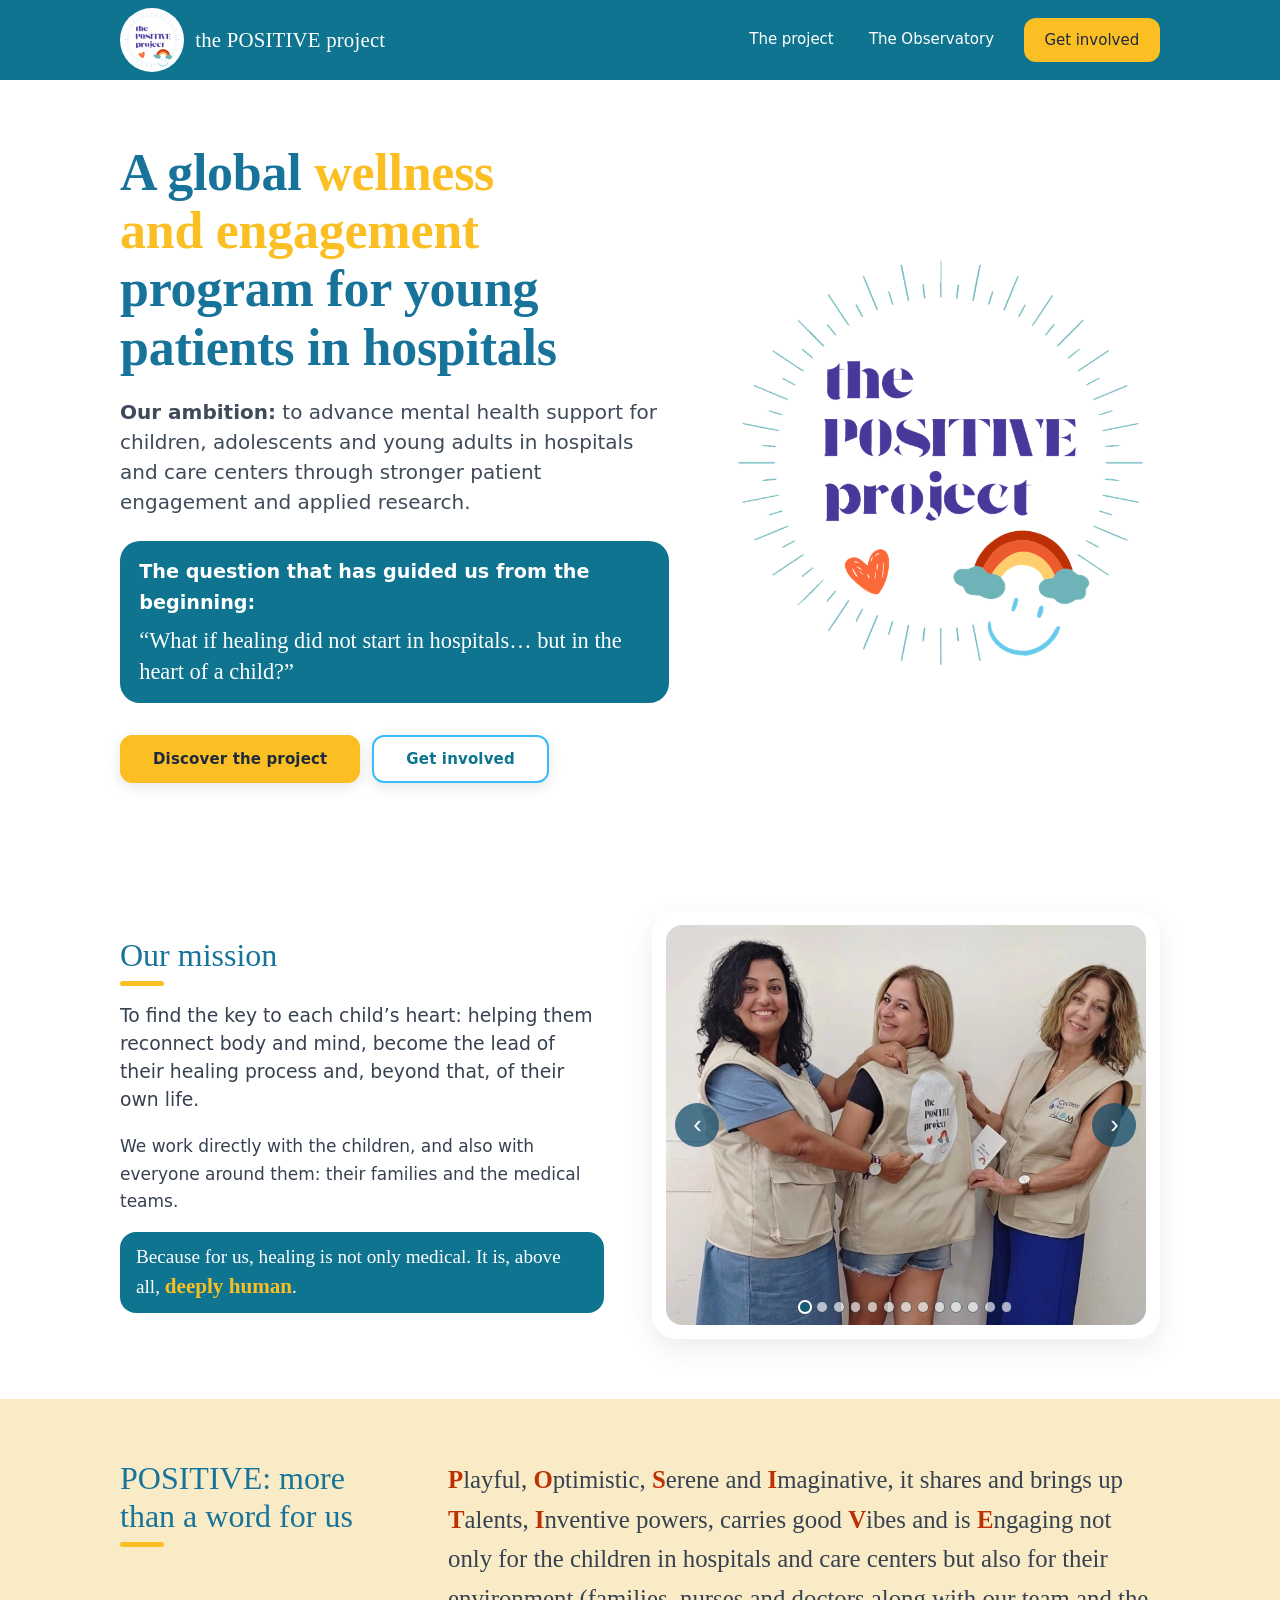
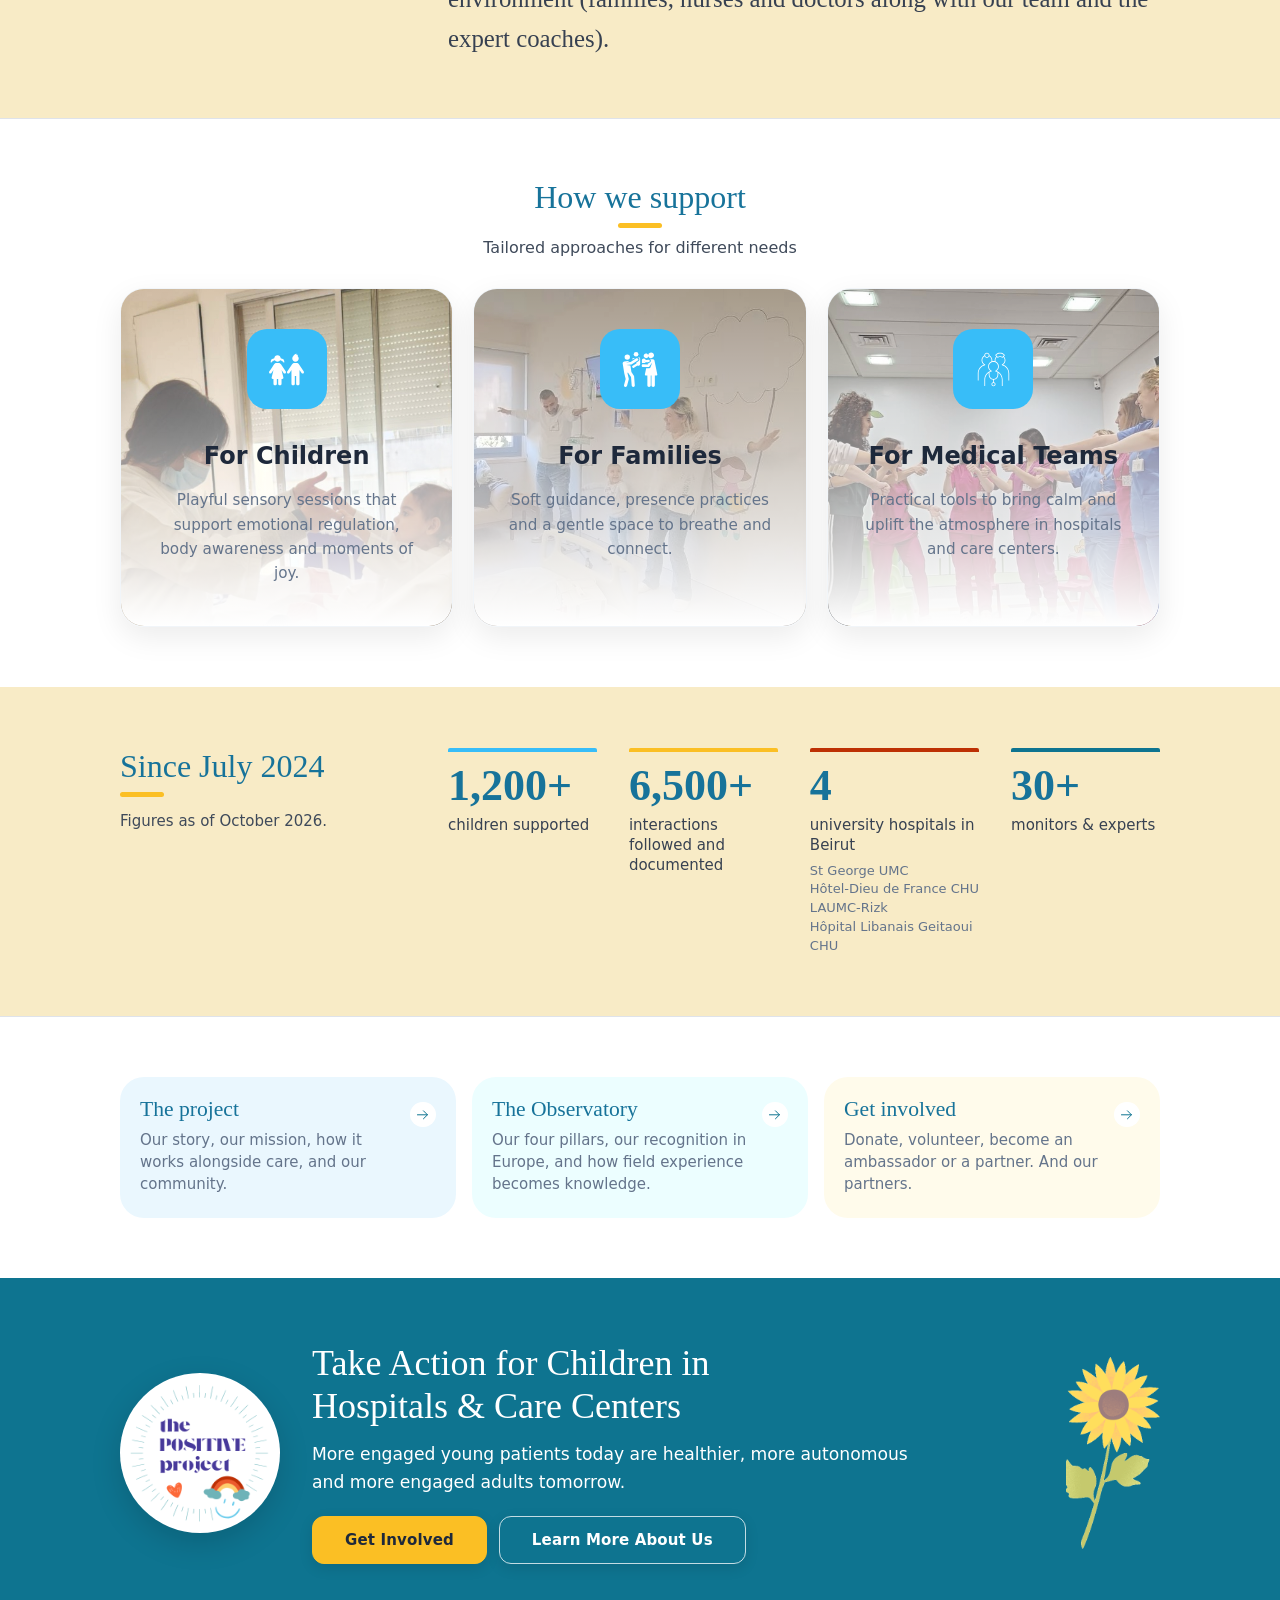
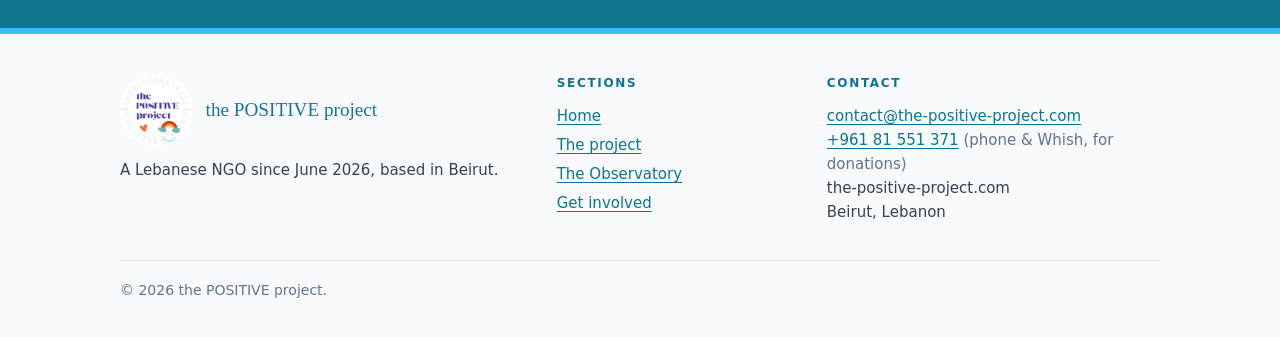
==== index.html @ 6005aba2 "Site public du POSITIVE project (maquette v14 validée, version nettoyée du 16/11/2026) Co-Authored-B" ====
<!doctype html>
<html lang="en">
<head>
<meta charset="utf-8">
<meta name="viewport" content="width=device-width, initial-scale=1">
<title>the POSITIVE project</title>
<meta name="description" content="A global pediatric mental health and patient engagement approach for hospitalized children, adolescents and young adults.">
<link rel="icon" type="image/png" href="assets/logo-tpp.png">
<link rel="stylesheet" href="site.css">
</head>
<body>
<a class="skip" href="#main">Skip to content</a>
<header class="masthead">
  <div class="wrap">
    <a class="brand" href="index.html" aria-current="page"><img src="assets/logo-tpp-720.png" alt="" width="64" height="64"><span>the POSITIVE project</span></a>
    <nav class="rubrics" aria-label="Main">
      <ul>
        <li><a href="the-project.html"><span>The</span> <span>project</span></a></li>
        <li><a href="the-observatory.html"><span>The</span> <span>Observatory</span></a></li>
        <li><a class="rubrics__cta" href="get-involved.html"><span>Get</span> <span>involved</span></a></li>
      </ul>
    </nav>
  </div>
</header>
<main id="main">
<section class="hero">
  <div class="wrap">
    <div class="hero__mark">
      <div class="logo-live" role="img" aria-label="the POSITIVE project">
        <img class="logo-live__rays" src="assets/logo/rays.png" alt="" width="720" height="720">
        <img class="logo-live__rainbow" src="assets/logo/rainbow.png" alt="" width="720" height="720">
        <img class="logo-live__smile" src="assets/logo/smile.png" alt="" width="720" height="720">
        <img class="logo-live__heart" src="assets/logo/heart.png" alt="" width="720" height="720">
        <img class="logo-live__text" src="assets/logo/text.png" alt="" width="720" height="720">
      </div>
    </div>
    <div>
      <div>
        <h1>A global <em class="gold">wellness and engagement</em> program for young patients in hospitals</h1>
        <p class="lede"><strong>Our ambition:</strong> to advance mental health support for children, adolescents and young adults in hospitals and care centers through stronger patient engagement and applied research.</p>
      </div>
      <div class="hero__story">
        <p class="hero__lead">The question that has guided us from the beginning:</p>
        <p class="hero__question">“What if healing did not start in hospitals… but in the heart of a child?”</p>
      </div>
      <div class="btns">
        <a class="btn btn--light" href="the-project.html">Discover the project</a>
        <a class="btn btn--line" href="get-involved.html">Get involved</a>
      </div>
    </div>
  </div>
</section>

<section class="sec sec--first" aria-labelledby="h-mission">
  <div class="wrap split">
    <div>
      <h2 id="h-mission">Our mission</h2>
      <div class="prose">
        <p class="lead">To find the key to each child’s heart: helping them reconnect body and mind, become the lead of their healing process and, beyond that, of their own life.</p>
        <p>We work directly with the children, and also with everyone around them: their families and the medical teams.</p>
        <p class="human">Because for us, healing is not only medical. It is, above all, <em class="yellow-home">deeply human</em>.</p>
      </div>
    </div>
    <div class="carousel" data-carousel role="region" aria-roledescription="carousel" aria-label="Photos of sessions in partner hospitals">
      <ul class="carousel__track">
        <li class="carousel__slide"><img src="assets/photos/session-01.webp" alt="Three members of the team in a hospital corridor" loading="eager"></li>
        <li class="carousel__slide"><img src="assets/photos/session-02.webp" alt="A facilitator drawing with a young child at the bedside" loading="lazy"></li>
        <li class="carousel__slide"><img src="assets/photos/session-03.webp" alt="A music session with a drum at a small table" loading="lazy"></li>
        <li class="carousel__slide"><img src="assets/photos/session-04.webp" alt="A storytelling session in a playroom" loading="lazy"></li>
        <li class="carousel__slide"><img src="assets/photos/session-05.webp" alt="A facilitator showing a puppet to a child at the bedside" loading="lazy"></li>
        <li class="carousel__slide"><img src="assets/photos/session-06.webp" alt="A child reaching up to a facilitator from the bed" loading="lazy"></li>
        <li class="carousel__slide"><img src="assets/photos/session-07.webp" alt="A child playing with wooden toys at the bedside" loading="lazy"></li>
        <li class="carousel__slide"><img src="assets/photos/session-08.webp" alt="Clown Doctors visiting a child with the care team" loading="lazy"></li>
        <li class="carousel__slide"><img src="assets/photos/session-09.webp" alt="A movement session in a hospital room" loading="lazy"></li>
        <li class="carousel__slide"><img src="assets/photos/session-10.webp" alt="A child and a facilitator playing in a corridor" loading="lazy"></li>
        <li class="carousel__slide"><img src="assets/photos/session-11.webp" alt="A bedside session with a young child" loading="lazy"></li>
        <li class="carousel__slide"><img src="assets/photos/session-12.webp" alt="A drawing session at a bedside table" loading="lazy"></li>
        <li class="carousel__slide"><img src="assets/photos/session-13.webp" alt="Nurses and a facilitator holding drawings" loading="lazy"></li>
      </ul>
    </div>
  </div>
</section>

<section class="sec sec--sky" aria-labelledby="h-acro">
  <div class="wrap sec__grid">
    <h2 id="h-acro">POSITIVE: more than a word for us</h2>
    <div>
      <p class="vh">The POSITIVE project: Playful, Optimistic, Serene and Imaginative, it shares and brings up Talents, Inventive powers, carries good Vibes and is Engaging not only for the children in hospitals and care centers but also for their environment (families, nurses and doctors along with our team and the expert coaches).</p>
      <p class="acro" aria-hidden="true"><b><span class="i">P</span>layful</b>, <b><span class="i">O</span>ptimistic</b>, <b><span class="i">S</span>erene</b> and <b><span class="i">I</span>maginative</b>, it shares and brings up <b><span class="i">T</span>alents</b>, <b><span class="i">I</span>nventive</b> powers, carries good <b><span class="i">V</span>ibes</b> and is <b><span class="i">E</span>ngaging</b> not only for the children in hospitals and care centers but also for their environment (families, nurses and doctors along with our team and the expert coaches).</p>
    </div>
  </div>
</section>

<section class="sec" aria-labelledby="h-support">
  <div class="wrap">
    <div class="sec__head sec__head--center">
      <h2 id="h-support">How we support</h2>
      <p class="aside">Tailored approaches for different needs</p>
    </div>
    <ul class="support">
      <li class="support__card">
        <img class="support__photo" src="assets/photos/card-children.webp" alt="" width="1024" height="1134" loading="lazy" style="object-position:50% 62%">
        <span class="support__icon"><img src="assets/icons/children.svg" alt="" width="40" height="40"></span>
        <h3>For Children</h3><p>Playful sensory sessions that support emotional regulation, body awareness and moments of joy.</p>
      </li>
      <li class="support__card">
        <img class="support__photo" src="assets/photos/card-families.webp" alt="" width="531" height="599" loading="lazy" style="object-position:50% 45%">
        <span class="support__icon"><img src="assets/icons/family.svg" alt="" width="40" height="40"></span>
        <h3>For Families</h3><p>Soft guidance, presence practices and a gentle space to breathe and connect.</p>
      </li>
      <li class="support__card">
        <img class="support__photo" src="assets/photos/card-medical-teams.webp" alt="" width="1200" height="540" loading="lazy">
        <span class="support__icon"><img src="assets/icons/medical-staff.svg" alt="" width="40" height="40"></span>
        <h3>For Medical Teams</h3><p>Practical tools to bring calm and uplift the atmosphere in hospitals and care centers.</p>
      </li>
    </ul>
  </div>
</section>

<section class="sec sec--sun" aria-labelledby="h-fig">
  <div class="wrap sec__grid">
    <div>
      <h2 id="h-fig">Since July 2024</h2>
      <p class="aside">Figures as of October 2026.</p>
    </div>
    <dl class="figures">
      <div><dt>1,200+</dt><dd>children supported</dd></div>
      <div><dt>6,500+</dt><dd>interactions followed and documented</dd></div>
      <div><dt>4</dt><dd>university hospitals in Beirut<small class="names">St George UMC<br><span class="nobr">Hôtel-Dieu de France CHU</span><br>LAUMC-Rizk<br>Hôpital Libanais Geitaoui CHU</small></dd></div>
      <div><dt>30+</dt><dd>monitors &amp; experts</dd></div>
    </dl>
  </div>
</section>

<section class="sec" aria-labelledby="h-doors">
  <div class="wrap">
    <h2 id="h-doors" class="vh">The sections of this site</h2>
    <ul class="doors doors--3 doors--v5">
      <li><a href="the-project.html"><strong>The project</strong><span>Our story, our mission, how it works alongside care, and our community.</span><svg viewBox="0 0 24 24" aria-hidden="true" focusable="false"><path d="M4 12h15M13 6l6 6-6 6"/></svg></a></li>
      <li><a href="the-observatory.html"><strong>The Observatory</strong><span>Our four pillars, our recognition in Europe, and how field experience becomes knowledge.</span><svg viewBox="0 0 24 24" aria-hidden="true" focusable="false"><path d="M4 12h15M13 6l6 6-6 6"/></svg></a></li>
      <li><a href="get-involved.html"><strong>Get involved</strong><span>Donate, volunteer, become an ambassador or a partner. And our partners.</span><svg viewBox="0 0 24 24" aria-hidden="true" focusable="false"><path d="M4 12h15M13 6l6 6-6 6"/></svg></a></li>
    </ul>
  </div>
</section>

<section class="cta" aria-labelledby="h-cta">
  <div class="wrap">
    <span class="cta__logo"><img src="assets/logo-tpp-720.png" alt="the POSITIVE project" width="720" height="720"></span>
    <img class="cta__sunflower" src="assets/sunflower.png" alt="" width="252" height="516">
    <div>
      <h2 id="h-cta">Take Action for Children in Hospitals &amp; Care Centers</h2>
      <p>More engaged young patients today are healthier, more autonomous and more engaged adults tomorrow.</p>
    </div>
    <div class="btns">
      <a class="btn btn--light" href="get-involved.html">Get Involved</a>
      <a class="btn btn--ghost" href="the-project.html">Learn More About Us</a>
    </div>
  </div>
</section>
</main>
<footer class="foot">
  <div class="wrap">
    <div>
      <p class="brandline"><img src="assets/logo-tpp-720.png" alt="the POSITIVE project logo" width="72" height="72">the POSITIVE project</p>
      <p>A Lebanese NGO since June 2026, based in Beirut.</p>
    </div>
    <nav aria-label="Footer">
      <h2>Sections</h2>
      <ul>
        <li><a href="index.html">Home</a></li>
        <li><a href="the-project.html">The project</a></li>
        <li><a href="the-observatory.html">The Observatory</a></li>
        <li><a href="get-involved.html">Get involved</a></li>
      </ul>
    </nav>
    <div>
      <h2>Contact</h2>
      <p><a href="mailto:contact@the-positive-project.com">contact@the-positive-project.com</a><br><a href="tel:+96181551371">+961 81 551 371</a> <span class="muted">(phone &amp; Whish, for donations)</span><br>the-positive-project.com<br>Beirut, Lebanon</p>
    </div>
    <p class="legal">© 2026 the POSITIVE project.</p>
  </div>
</footer>
<script src="carousel.js"></script>
</body>
</html>
---- site.css ----
/* the POSITIVE project — site mockup v7, 21 Oct 2026 (v2 base, then the v3, v4, v5, v6 and v7 layers at the end of this file)
   White paper, the logo as the only colourful element. One ink for headings
   (the violet of the wordmark), one accent (the teal of the logo's rays), hairlines.
   System fonts only. No dark theme: the site is white, as asked. */

:root {
  --violet: #3B2986;
  --violet-soft: #EFEDF7;
  --teal: #5DB4AE;
  --teal-deep: #1A625D;

  --surface: #FFFFFF;
  --surface-tint: #F7F8FA;
  --text: #1D2433;
  --text-muted: #566072;
  --rule: #DFE3EA;
  --heading: var(--violet);
  --link: var(--teal-deep);
  --mark-no: #8C2F23;
  --mark-yes: var(--teal-deep);
  --focus: var(--violet);
  --radius: 0.875rem;
  --shadow: 0 1px 2px rgba(16, 24, 40, 0.05), 0 8px 24px rgba(16, 24, 40, 0.07);

  /* Mockup-only colours (review bar, placeholders, source labels) */
  --tbp-bg: #FFF8E6;
  --tbp-border: #B58A12;
  --tbp-text: #4A3A06;
  --tbp-badge: #7A5C0A;
  --src: #C8452B;

  --serif: "Iowan Old Style", "Palatino Linotype", Palatino, "Book Antiqua", Georgia, serif;
  --sans: "Avenir Next", "Segoe UI", system-ui, -apple-system, "Helvetica Neue", Arial, sans-serif;
  color-scheme: light;
}

*, *::before, *::after { box-sizing: border-box; }
html { -webkit-text-size-adjust: 100%; scroll-behavior: smooth; }
@media (prefers-reduced-motion: reduce) { html { scroll-behavior: auto; } }
body {
  margin: 0;
  background: var(--surface);
  color: var(--text);
  font-family: var(--sans);
  font-size: 1.0625rem;
  line-height: 1.6;
  overflow-wrap: break-word;
}
img, svg { max-width: 100%; }
a { color: var(--link); text-underline-offset: 0.18em; }
a:hover { text-decoration-thickness: 2px; }
:focus-visible { outline: 2px solid var(--focus); outline-offset: 3px; border-radius: 2px; }
h1, h2, h3 { font-family: var(--serif); font-weight: 400; color: var(--heading); margin: 0; text-wrap: balance; }
p { margin: 0 0 1em; }
ul, ol { margin: 0; padding: 0; list-style: none; }
dl, dd { margin: 0; }

.wrap { max-width: 70rem; margin-inline: auto; padding-inline: clamp(1rem, 4vw, 2.5rem); }
.vh { position: absolute; width: 1px; height: 1px; overflow: hidden; clip-path: inset(50%); white-space: nowrap; }
.skip { position: absolute; left: 1rem; top: -4rem; background: var(--violet); color: #FFFFFF; padding: 0.5rem 1rem; font-weight: 600; z-index: 50; }
.skip:focus { top: 0; }
.eyebrow { font-family: var(--sans); font-size: 0.75rem; font-weight: 600; letter-spacing: 0.14em; text-transform: uppercase; color: var(--teal-deep); margin: 0 0 0.9rem; }

/* ── Review bar: part of the mockup, not of the future site ── */
.review { background: var(--violet); color: #FFFFFF; font-size: 0.8125rem; line-height: 1.4; }
.review .wrap { display: flex; flex-wrap: wrap; gap: 0.25rem 1.25rem; align-items: center; justify-content: space-between; padding-block: 0.45rem; }
.review label { display: inline-flex; gap: 0.45rem; align-items: center; cursor: pointer; }
.review input { accent-color: #FFFFFF; width: 1rem; height: 1rem; margin: 0; }
.review a { color: #FFFFFF; }

/* ── Masthead and the four rubrics ── */
.masthead { position: sticky; top: -4.25rem; z-index: 20; background: var(--surface); border-bottom: 1px solid var(--rule); }
.masthead .wrap { display: flex; flex-wrap: wrap; align-items: center; column-gap: 0.5rem; }
.brand { display: flex; align-items: center; gap: 0.7rem; height: 4.25rem; text-decoration: none; color: var(--heading); font-family: var(--serif); font-size: 1.15rem; letter-spacing: 0.01em; flex: 1 0 100%; min-width: 0; white-space: nowrap; }
.brand img { width: 3.25rem; height: 3.25rem; max-width: none; flex: none; }
.rubrics { flex: 1 0 100%; margin-inline: calc(-1 * clamp(1rem, 4vw, 2.5rem)); border-top: 1px solid var(--rule); }
.rubrics ul { display: grid; grid-template-columns: repeat(4, minmax(0, 1fr)); }
.rubrics a { display: grid; place-items: center; text-align: center; min-height: 3.25rem; padding: 0.35rem 0.25rem; font-size: 0.8125rem; line-height: 1.2; font-weight: 600; color: var(--text); text-decoration: none; border-bottom: 2px solid transparent; }
.rubrics a span { display: block; }
.rubrics a:hover { color: var(--heading); }
.rubrics a[aria-current="page"] { color: var(--heading); border-bottom-color: var(--violet); }
@media (min-width: 56rem) {
  .masthead { top: 0; }
  .masthead .wrap { flex-wrap: nowrap; column-gap: 1.5rem; }
  .brand { flex: 0 0 auto; height: 5rem; font-size: 1.3rem; }
  .brand img { width: 4rem; height: 4rem; }
  .rubrics { flex: 1 1 auto; margin: 0; border-top: 0; }
  .rubrics ul { display: flex; justify-content: flex-end; gap: 0.5rem; }
  .rubrics a { display: flex; align-items: center; gap: 0.3em; min-height: 5rem; padding-inline: 0.85rem; font-size: 0.9375rem; font-weight: 500; }
}

/* ── Buttons ── */
.btns { display: flex; flex-wrap: wrap; gap: 0.75rem; margin-top: 2rem; }
.btn { display: inline-flex; align-items: center; justify-content: center; min-height: 3rem; padding: 0.6rem 1.5rem; border-radius: 0.5rem; font-weight: 600; font-size: 0.9375rem; letter-spacing: 0.01em; text-decoration: none; border: 1px solid var(--violet); }
.btn--solid { background: var(--violet); color: #FFFFFF; }
.btn--solid:hover { background: #231856; }
.btn--line { color: var(--violet); background: transparent; }
.btn--line:hover { background: var(--violet-soft); }
.btn--light { background: #FFFFFF; color: var(--violet); border-color: #FFFFFF; }
.btn--light:hover { background: var(--violet-soft); }
.btn--ghost { background: transparent; color: #FFFFFF; border-color: rgba(255, 255, 255, 0.7); }
.btn--ghost:hover { background: rgba(255, 255, 255, 0.12); }

/* ── Hero (home): white, the title on the left, the logo on the right ── */
.hero { border-bottom: 1px solid var(--rule); }
.hero .wrap { display: grid; gap: 1.5rem; padding-block: 2rem 2.75rem; }
.hero__logo { width: 12.5rem; height: 12.5rem; margin-left: -0.75rem; }
.hero h1 { font-size: clamp(2rem, 1.3rem + 3vw, 3.25rem); line-height: 1.12; letter-spacing: -0.005em; max-width: 15em; }
.hero .lede { font-size: clamp(1.075rem, 1rem + 0.4vw, 1.25rem); line-height: 1.5; color: var(--text); max-width: 32em; margin: 1.25rem 0 0; }
@media (min-width: 56rem) {
  .hero .wrap { grid-template-columns: minmax(0, 1fr) auto; align-items: center; gap: 3.5rem; padding-block: 4rem 4.25rem; }
  .hero__logo { order: 2; width: clamp(17rem, 27vw, 21.5rem); height: auto; margin: 0; }
}

/* ── Page head (inner pages) ── */
.pagehead { border-bottom: 1px solid var(--rule); }
.pagehead .wrap { padding-block: 2.5rem 2.25rem; }
.pagehead h1 { font-size: clamp(2rem, 1.4rem + 2.6vw, 3rem); line-height: 1.1; }
.pagehead .sub { font-family: var(--serif); font-style: italic; font-size: clamp(1.05rem, 1rem + 0.5vw, 1.3rem); line-height: 1.35; color: var(--text); margin: 0.6rem 0 0; max-width: 32em; }
.pagehead .lede { font-size: clamp(1.05rem, 1rem + 0.3vw, 1.2rem); line-height: 1.5; max-width: 38em; margin: 1rem 0 0; }
@media (min-width: 56rem) { .pagehead .wrap { padding-block: 3.5rem 3rem; } }

/* ── Sections: heading in a left rail on wide screens ── */
.sec { padding-block: clamp(2.25rem, 5vw, 3.75rem); border-top: 1px solid var(--rule); }
.sec--first { border-top: 0; }
.sec--tint { background: var(--surface-tint); }
.sec__head { margin-bottom: 1.75rem; }
.sec__head .aside { margin-top: 0.4rem; font-size: 1rem; }
.sec__grid { display: grid; gap: 1.1rem 3.5rem; }
@media (min-width: 60rem) { .sec__grid { grid-template-columns: minmax(0, 17rem) minmax(0, 1fr); } }
.sec h2 { font-size: clamp(1.5rem, 1.25rem + 1.1vw, 2rem); line-height: 1.18; }
.sec h3 { font-family: var(--sans); font-weight: 600; font-size: 1.0625rem; line-height: 1.3; color: var(--heading); }
.aside { color: var(--text-muted); font-size: 0.9375rem; margin: 0.75rem 0 0; }
.prose { max-width: 40rem; }
.prose > :last-child { margin-bottom: 0; }
.lead { font-size: 1.175rem; line-height: 1.5; }

/* The principle, set as the one sentence to remember */
.principle { margin: 1.25rem 0; padding: 0.25rem 0 0.25rem 1.25rem; border-left: 2px solid var(--teal); font-family: var(--serif); font-size: clamp(1.15rem, 1.05rem + 0.6vw, 1.4rem); line-height: 1.4; color: var(--heading); }

/* Lists */
.dots li { position: relative; padding-left: 1.25rem; margin-bottom: 0.4rem; }
.dots li::before { content: ""; position: absolute; left: 0; top: 0.78em; width: 0.6rem; height: 1px; background: var(--teal-deep); }
.cols2 { columns: 2 16rem; column-gap: 2.5rem; }
.cols2 li { break-inside: avoid; }

/* Does not / provides */
.pair { display: grid; gap: 1.5rem 2.5rem; margin-block: 1.5rem; }
@media (min-width: 44rem) { .pair { grid-template-columns: 1fr 1fr; } }
.pair > div { padding-top: 0.9rem; border-top: 2px solid var(--mark-no); }
.pair > div + div { border-top-color: var(--mark-yes); }
.pair h3 { margin: 0 0 0.7rem; }
.marks li { position: relative; padding-left: 1.6rem; margin-bottom: 0.4rem; }
.marks li::before { position: absolute; left: 0; top: 0; font-weight: 700; }
.marks--no li::before { content: "\00D7"; color: var(--mark-no); font-size: 1.2em; line-height: 1.3; }
.marks--yes li::before { content: "\2713"; color: var(--mark-yes); }

/* The applied-research chain: six numbered steps, the last one feeding the first */
.chain { counter-reset: step; display: grid; gap: 0 2.5rem; margin: 1.25rem 0; }
@media (min-width: 44rem) { .chain { grid-template-columns: 1fr 1fr; grid-template-rows: repeat(3, auto); grid-auto-flow: column; } }
.chain li { counter-increment: step; display: grid; grid-template-columns: 2rem 1fr; align-items: baseline; padding: 0.6rem 0; border-top: 1px solid var(--rule); font-weight: 500; line-height: 1.35; }
.chain li::before { content: counter(step); font-family: var(--serif); font-size: 1.15rem; color: var(--teal-deep); }
.chain-note { color: var(--text-muted); font-size: 0.9375rem; margin: -0.5rem 0 1.25rem; }

/* Timeline */
.steps { max-width: 42rem; }
.steps li { display: grid; grid-template-columns: 4.25rem 1fr; gap: 0 1rem; padding: 0.9rem 0; border-top: 1px solid var(--rule); }
.steps li:first-child { border-top: 0; padding-top: 0; }
.steps h3 { font-family: var(--serif); font-weight: 400; font-size: 1.35rem; line-height: 1.25; color: var(--teal-deep); }
.steps p { margin: 0; }

/* Three levels of engagement */
.levels { display: grid; gap: 1.25rem; margin-top: 1.75rem; }
.levels > li { border: 1px solid var(--rule); border-top: 3px solid var(--violet); border-radius: var(--radius); box-shadow: var(--shadow); padding: 1.1rem 1.25rem 1.25rem; background: var(--surface); }
.levels .n { display: block; font-size: 0.75rem; font-weight: 600; letter-spacing: 0.14em; text-transform: uppercase; color: var(--teal-deep); margin-bottom: 0.35rem; }
.levels h3 { font-family: var(--serif); font-weight: 400; font-size: 1.35rem; }
.levels h3 small { font-family: var(--sans); font-size: 0.875rem; font-weight: 600; color: var(--text-muted); margin-left: 0.5rem; white-space: nowrap; }
.levels p { margin: 0.6rem 0 0; font-size: 0.975rem; }
.levels .gets { margin-top: 0.9rem; padding-top: 0.8rem; border-top: 1px solid var(--rule); }
.levels .gets strong { display: block; font-size: 0.8125rem; letter-spacing: 0.04em; color: var(--heading); }
@media (min-width: 60rem) { .levels { grid-template-columns: repeat(3, 1fr); } }
.rule { margin: 1.5rem 0 0; font-weight: 600; color: var(--heading); max-width: 46rem; }

/* Definitions and short lists: quiet rows, not cards */
.rows { display: grid; gap: 0 3rem; }
@media (min-width: 44rem) { .rows { grid-template-columns: 1fr 1fr; } }
.rows--one { grid-template-columns: 1fr; max-width: 42rem; }
.rows > li, .rows > div { padding: 0.85rem 0; border-top: 1px solid var(--rule); }
.rows h3, .rows dt { font-family: var(--sans); font-weight: 600; font-size: 1.0625rem; line-height: 1.3; color: var(--heading); margin-bottom: 0.2rem; }
.rows p, .rows dd { margin: 0; }
.sub-h { margin: 2rem 0 0.75rem; }

/* Figures */
.figures { display: grid; grid-template-columns: 1fr 1fr; gap: 1.5rem 1.5rem; margin: 0; }
@media (min-width: 52rem) { .figures { grid-template-columns: repeat(4, 1fr); gap: 2rem; } }
.figures div { border-top: 1px solid var(--violet); padding-top: 0.75rem; }
.figures dt { font-family: var(--serif); font-size: clamp(1.9rem, 1.5rem + 1.6vw, 2.75rem); line-height: 1; color: var(--heading); }
.figures dd { margin: 0.45rem 0 0; font-weight: 500; font-size: 0.9375rem; line-height: 1.35; }
.figures dd small { display: block; font-weight: 400; color: var(--text-muted); font-size: 0.8125rem; margin-top: 0.15rem; }

/* POSITIVE, letter by letter: the initials carry the word, nothing else */
.acro { font-family: var(--serif); font-size: clamp(1.2rem, 1.05rem + 0.8vw, 1.55rem); line-height: 1.6; max-width: 31em; margin: 0; }
.acro b { font-weight: 400; white-space: nowrap; }
.acro .i { font-weight: 700; color: var(--heading); }
.mission { max-width: 40rem; margin: 1.75rem 0 0; padding-left: 1.25rem; border-left: 2px solid var(--teal); }
.mission p { margin: 0; }

/* The four doors */
.doors { display: grid; gap: 0; }
.doors a { display: grid; grid-template-columns: 1fr auto; gap: 0.2rem 1rem; align-items: start; align-content: start; height: 100%; padding: 1rem 0; border-top: 1px solid var(--rule); text-decoration: none; color: var(--text); }
.doors strong { font-family: var(--serif); font-weight: 400; font-size: 1.35rem; line-height: 1.2; color: var(--heading); }
.doors span { grid-column: 1; color: var(--text-muted); font-size: 0.9375rem; line-height: 1.45; }
.doors svg { grid-column: 2; grid-row: 1; width: 1.25rem; height: 1.25rem; margin-top: 0.3rem; fill: none; stroke: var(--violet); stroke-width: 1.5; stroke-linecap: round; stroke-linejoin: round; }
.doors a:hover strong { text-decoration: underline; text-decoration-thickness: 1px; text-underline-offset: 0.2em; }
@media (min-width: 52rem) {
  .doors { grid-template-columns: repeat(4, 1fr); gap: 2rem; }
  .doors a { border-top: 1px solid var(--violet); padding: 0.9rem 0 0; }
}

/* The four pillars: a virtuous circle */
.pillars { display: grid; gap: 1.75rem 3.5rem; align-items: center; }
.pillars__fig { width: min(100%, 23rem); margin-inline: auto; display: block; height: auto; }
.pillars__fig .ring { fill: none; stroke: var(--teal); stroke-width: 1.5; }
.pillars__fig .head { fill: var(--teal-deep); }
.pillars__fig .node { fill: #FFFFFF; stroke: var(--violet); stroke-width: 1.25; }
.pillars__fig .label { font-family: var(--sans); font-size: 16px; font-weight: 600; fill: var(--violet); text-anchor: middle; dominant-baseline: central; }
.pillars__fig .center { font-family: var(--serif); font-style: italic; font-size: 17px; fill: var(--text); text-anchor: middle; }
.pillars__list { display: grid; gap: 0 2.5rem; }
.pillars__list > div { padding: 0.85rem 0; border-top: 1px solid var(--rule); }
.pillars__list dt { font-family: var(--serif); font-size: 1.35rem; line-height: 1.2; color: var(--heading); margin-bottom: 0.2rem; }
.pillars__list dd { font-size: 0.975rem; line-height: 1.5; }
.pillars__say { font-family: var(--serif); font-size: clamp(1.15rem, 1.05rem + 0.6vw, 1.4rem); line-height: 1.45; color: var(--heading); max-width: 38em; margin: 0.9rem 0 0; }
.pillars__words { font-size: 0.9375rem; font-weight: 600; letter-spacing: 0.14em; text-transform: uppercase; color: var(--teal-deep); margin: 0.9rem 0 0; }
@media (min-width: 36rem) { .pillars__list { grid-template-columns: 1fr 1fr; } }
@media (min-width: 60rem) { .pillars { grid-template-columns: 23rem minmax(0, 1fr); margin-top: 2.25rem; } }

/* Three cards with a photo (from the current site) */
.cards { display: grid; gap: 1.5rem; }
@media (min-width: 48rem) { .cards { grid-template-columns: repeat(3, minmax(0, 1fr)); } }
.card { display: flex; flex-direction: column; background: #FFFFFF; border: 1px solid var(--rule); border-radius: var(--radius); box-shadow: var(--shadow); overflow: hidden; }
.card img { display: block; width: 100%; height: auto; aspect-ratio: 3 / 2; object-fit: cover; }
.card > div { padding: 1.1rem 1.25rem 1.3rem; }
.card h3 { font-family: var(--serif); font-weight: 400; font-size: 1.35rem; margin-bottom: 0.35rem; }
.card p { margin: 0; font-size: 0.975rem; }

/* Photo strip: every photo whole, scrolled sideways inside its own box */
.gallery { margin-top: 2rem; overflow-x: auto; scroll-snap-type: x proximity; -webkit-overflow-scrolling: touch; border-radius: var(--radius); }
.gallery ul { display: flex; gap: 0.75rem; width: max-content; padding-bottom: 0.75rem; }
.gallery li { flex: none; scroll-snap-align: start; }
.gallery img { display: block; height: 13rem; width: auto; max-width: none; border-radius: var(--radius); }
@media (min-width: 48rem) { .gallery img { height: 17rem; } }
.gallery__hint { margin: 0.5rem 0 0; color: var(--text-muted); font-size: 0.875rem; }

/* Video: a link with its poster, nothing loaded from elsewhere until the click */
.video { position: relative; display: block; max-width: 44rem; border-radius: var(--radius); overflow: hidden; box-shadow: var(--shadow); border: 1px solid var(--rule); text-decoration: none; color: var(--text); background: #FFFFFF; }
.video img { display: block; width: 100%; height: auto; }
.video__play { position: absolute; left: 50%; top: calc((100% - 3.25rem) / 2); width: 4.5rem; height: 4.5rem; margin: -2.25rem 0 0 -2.25rem; border-radius: 50%; background: rgba(47, 33, 112, 0.92); box-shadow: 0 0 0 4px rgba(255, 255, 255, 0.85); }
.video__play::after { content: ""; position: absolute; left: 54%; top: 50%; transform: translate(-50%, -50%); border: 0.85rem solid transparent; border-left: 1.35rem solid #FFFFFF; border-right-width: 0; }
.video__label { display: block; padding: 0.85rem 1.1rem; font-weight: 600; color: var(--heading); min-height: 3.25rem; }
.video__label small { font-weight: 400; color: var(--text-muted); font-size: 0.875rem; }
.video:hover .video__label { text-decoration: underline; }

/* Call to action: the one band of colour on the page */
.cta { background: var(--violet); color: #FFFFFF; }
.cta .wrap { padding-block: clamp(2.5rem, 6vw, 4rem); }
.cta h2 { color: #FFFFFF; font-size: clamp(1.6rem, 1.3rem + 1.4vw, 2.25rem); line-height: 1.18; max-width: 22em; }
.cta p { margin: 0.9rem 0 0; max-width: 38rem; font-size: 1.075rem; }
.cta .btns { margin-top: 1.75rem; }
.cta__mail { font-size: 0.9375rem; }
.cta a:not(.btn) { color: #FFFFFF; }
.cta :focus-visible { outline-color: #FFFFFF; }

/* Partner hospitals: logo and name, four equal cells */
.hospitals { display: grid; grid-template-columns: repeat(2, minmax(0, 1fr)); gap: 1rem; }
@media (min-width: 52rem) { .hospitals { grid-template-columns: repeat(4, minmax(0, 1fr)); } }
.hospitals li { border: 1px solid var(--rule); border-radius: var(--radius); box-shadow: var(--shadow); padding: 1rem 0.75rem 0.9rem; text-align: center; font-size: 0.8125rem; line-height: 1.35; font-weight: 500; background: #FFFFFF; }
.hospitals .mark { display: grid; place-items: center; height: 4.75rem; margin-bottom: 0.75rem; }
.hospitals img { display: block; max-width: 100%; max-height: 4.75rem; width: auto; height: auto; object-fit: contain; }
.nobr { white-space: nowrap; }
.figures dd small.names { line-height: 1.45; margin-top: 0.4rem; }

/* Testimonials, as published on the current page */
.quotes { display: grid; gap: 1.5rem; align-items: start; }
@media (min-width: 52rem) { .quotes { grid-template-columns: 1fr 1fr; } }
.quote { margin: 0; padding: 1.4rem 1.5rem; background: #FFFFFF; border: 1px solid var(--rule); border-top: 3px solid var(--teal); border-radius: var(--radius); box-shadow: var(--shadow); }
.quote blockquote { margin: 0; }
.quote p { margin: 0; font-family: var(--serif); font-size: 1.075rem; line-height: 1.55; }
.quote figcaption { margin-top: 0.9rem; font-size: 0.875rem; line-height: 1.4; color: var(--text-muted); }
.quote figcaption strong { display: block; font-weight: 600; color: var(--heading); }
.cycles-note { margin: 1.25rem 0 0; max-width: 42rem; color: var(--text-muted); font-size: 0.9375rem; }

/* Contact line */
.contact { font-family: var(--serif); font-size: clamp(1.2rem, 1.1rem + 0.6vw, 1.5rem); line-height: 1.3; margin: 0.25rem 0 0; overflow-wrap: anywhere; }
.contact a { color: var(--heading); }

/* Next page */
.next { border-top: 1px solid var(--rule); background: var(--surface); }
.next a { display: flex; align-items: center; justify-content: space-between; gap: 1.5rem; padding-block: 1.5rem; text-decoration: none; color: var(--text); }
.next small { display: block; color: var(--text-muted); font-size: 0.8125rem; letter-spacing: 0.1em; text-transform: uppercase; }
.next strong { font-family: var(--serif); font-weight: 400; font-size: clamp(1.3rem, 1.15rem + 0.8vw, 1.6rem); color: var(--heading); line-height: 1.2; }
.next svg { flex: none; width: 1.5rem; height: 1.5rem; fill: none; stroke: var(--violet); stroke-width: 1.5; stroke-linecap: round; stroke-linejoin: round; }

/* Placeholders (mockup only): content still to be provided, or waiting for a decision */
.tbp { display: block; background: var(--tbp-bg); color: var(--tbp-text); border: 1px dashed var(--tbp-border); border-radius: 3px; padding: 0.7rem 0.9rem; font-size: 0.9rem; line-height: 1.45; max-width: 42rem; }
.tbp b { display: inline-block; margin-right: 0.45rem; font-size: 0.6875rem; font-weight: 700; letter-spacing: 0.08em; text-transform: uppercase; background: var(--tbp-badge); color: #FFFFFF; padding: 0.1rem 0.5rem; border-radius: 2px; vertical-align: 0.08em; }
.tbp--inline { display: inline-block; padding: 0.1rem 0.5rem; margin-left: 0.4rem; }
* + .tbp { margin-top: 1rem; }
.tbp--inline, .foot .tbp { margin-top: 0.5rem; }

/* Technical partner */
.partner { display: grid; gap: 1.25rem 2rem; align-items: start; }
@media (min-width: 44rem) { .partner { grid-template-columns: 12rem 1fr; } }
.partner .logo { border: 1px solid var(--rule); border-radius: var(--radius); box-shadow: var(--shadow); padding: 1rem; display: grid; place-items: center; max-width: 12rem; background: #FFFFFF; }
.partner img { display: block; width: 100%; height: auto; }

/* Governance table */
.gov { width: 100%; border-collapse: collapse; max-width: 46rem; }
.gov th, .gov td { text-align: left; vertical-align: top; padding: 0.85rem 0; border-top: 1px solid var(--rule); }
.gov tr:first-child th, .gov tr:first-child td { border-top: 0; padding-top: 0; }
.gov th { font-family: var(--sans); font-weight: 600; font-size: 1.0625rem; line-height: 1.3; color: var(--heading); padding-right: 1.5rem; width: 38%; }
@media (max-width: 36rem) {
  .gov th, .gov td { display: block; width: auto; padding: 0; border-top: 0; }
  .gov th { padding-top: 0.85rem; border-top: 1px solid var(--rule); }
  .gov tr:first-child th { padding-top: 0; }
  .gov td { padding-bottom: 0.85rem; }
}
.pipeline { display: flex; flex-wrap: wrap; gap: 0.35rem 0.5rem; align-items: center; margin: 1.25rem 0 0; font-size: 0.9375rem; font-weight: 600; color: var(--heading); }
.pipeline li:not(:last-child)::after { content: "\2192"; margin-left: 0.5rem; color: var(--teal-deep); font-weight: 400; }

/* Footer */
.foot { background: var(--surface-tint); border-top: 1px solid var(--rule); font-size: 0.9375rem; }
.foot .wrap { display: grid; gap: 1.75rem 3rem; padding-block: 2.5rem 1.75rem; }
@media (min-width: 52rem) { .foot .wrap { grid-template-columns: 1.4fr 0.8fr 1.2fr; } }
.foot h2 { font-family: var(--sans); font-size: 0.75rem; font-weight: 600; letter-spacing: 0.14em; text-transform: uppercase; color: var(--teal-deep); margin-bottom: 0.7rem; }
.foot .brandline { display: flex; gap: 0.85rem; align-items: center; font-family: var(--serif); font-size: 1.2rem; color: var(--heading); margin-bottom: 0.75rem; }
.foot .brandline img { width: 4.5rem; height: 4.5rem; background: #FFFFFF; border-radius: 50%; }
.foot li { margin-bottom: 0.3rem; }
.foot p { margin-bottom: 0.5rem; }
.foot a { overflow-wrap: anywhere; }
.foot .legal { grid-column: 1 / -1; border-top: 1px solid var(--rule); padding-top: 1.1rem; color: var(--text-muted); font-size: 0.875rem; }

/* Source labels (review only): where each block of text comes from */
[data-src] { position: relative; }
html:has(#show-src:checked) [data-src] { outline: 1px dashed var(--src); outline-offset: 0.35rem; }
html:has(#show-src:checked) [data-src]::after { content: attr(data-src); position: absolute; top: -1rem; right: 0; z-index: 5; max-width: 100%; overflow: hidden; text-overflow: ellipsis; font: 700 0.6875rem/1.5 var(--sans); letter-spacing: 0; text-transform: none; white-space: nowrap; background: var(--src); color: #FFFFFF; padding: 0 0.5rem; border-radius: 2px; }

/* Proposal document (page-cocoon4us-proposition.html) */
.doc { max-width: 60rem; }
.doc h2 { font-size: clamp(1.4rem, 1.2rem + 1vw, 1.8rem); margin: 2.75rem 0 0.75rem; }
.doc h3 { font-family: var(--sans); font-weight: 600; font-size: 1.1rem; margin: 2rem 0 0.5rem; }
.doc .where { color: var(--text-muted); font-size: 0.9375rem; margin-bottom: 0.5rem; }
.paste { background: var(--surface-tint); border: 1px solid var(--rule); border-left: 3px solid var(--violet); padding: 1rem 1.25rem; margin: 0 0 1rem; -webkit-user-select: all; user-select: all; }
.paste > :last-child { margin-bottom: 0; }
.paste ul { list-style: disc; padding-left: 1.3rem; margin-bottom: 1em; }
.paste ol { list-style: decimal; padding-left: 1.4rem; margin-bottom: 1em; }
.paste h4 { font-family: var(--serif); font-weight: 400; font-size: 1.2rem; color: var(--heading); margin: 0 0 0.4rem; }
.changes { width: 100%; border-collapse: collapse; font-size: 0.9375rem; margin-top: 0.75rem; }
.changes th, .changes td { text-align: left; vertical-align: top; padding: 0.7rem 0.75rem 0.7rem 0; border-top: 1px solid var(--rule); }
.changes thead th { border-top: 0; color: var(--text-muted); font-weight: 700; }
.changes del { color: var(--mark-no); }
.changes ins { color: var(--mark-yes); text-decoration: none; font-weight: 600; }
@media (max-width: 44rem) {
  .changes thead { display: none; }
  .changes tr { display: block; padding: 0.8rem 0; border-top: 1px solid var(--rule); }
  .changes th, .changes td { display: block; border: 0; padding: 0.15rem 0; }
  .changes td:nth-child(1) { font-weight: 700; color: var(--heading); }
  .changes td:nth-child(n+2)::before { display: block; font-size: 0.8125rem; font-weight: 700; color: var(--text-muted); margin-top: 0.35rem; }
  .changes td:nth-child(2)::before { content: "Aujourd\2019hui"; }
  .changes td:nth-child(3)::before { content: "Propos\E9"; }
  .changes td:nth-child(4)::before { content: "Pourquoi"; }
}


/* ═════════════ v3 layer: warmer, from the logo and the brochure ═════════════
   Logo colours: violet of the wordmark, coral of the heart, the rainbow
   (red, orange, yellow), teal of the rays, sky of the smile. Soft tints for
   some sections, generous rounded corners, a few pieces of the logo. */
:root {
  --coral: #F36B4F;
  --coral-deep: #C2412A;
  --orange: #F59E4B;
  --sun: #F4C947;
  --rainbow-red: #C8402A;
  --sky: #5BAEDA;
  --sky-deep: #1F6FA8;
  --sky-soft: #EAF5FB;
  --sun-soft: #FEF6E0;
  --coral-soft: #FDEEEA;
  --teal-soft: #E7F5F3;
  --violet-soft: #F0EEF8;
  --radius: 1.5rem;
  --shadow: 0 1px 2px rgba(59, 41, 134, 0.06), 0 10px 28px rgba(59, 41, 134, 0.09);
}

/* Titles: bolder, in the violet of the logo, each with a small rainbow under it */
h1 { font-weight: 700; }
.sec h2:not(.vh) { position: relative; padding-bottom: 0.7rem; align-self: start; }
.sec__grid > div:first-child:has(> h2) { align-self: start; }
.sec h2:not(.vh)::after { content: ""; position: absolute; left: 0; bottom: 0; width: 3.25rem; height: 0.3rem; border-radius: 99px;
  background: linear-gradient(90deg, var(--rainbow-red) 0 33%, var(--orange) 33% 66%, var(--sun) 66% 100%); }
.cta h2::after { display: none; }
.h-deco { display: inline-block; width: 2.4rem; height: auto; vertical-align: -0.1em; margin-left: 0.4rem; }

/* Sections in soft colours from the logo (the page stays mostly white) */
.sec--sky { background: var(--sky-soft); }
.sec--sun { background: var(--sun-soft); }
.sec--teal { background: var(--teal-soft); }
.sec--coral { background: var(--coral-soft); }
.sec--sky, .sec--sun, .sec--teal, .sec--coral { border-top-color: transparent; }

/* Buttons: round, like the logo */
.btn { border-radius: 99px; padding-inline: 1.6rem; }
.btn--solid { background: var(--violet); border-color: var(--violet); }
.btn--solid:hover { background: #2E1F6C; }
.btn--line { border-width: 2px; }

/* Hero: the logo on a soft sun-coloured disc, a coral accent in the title */
.hero { border-bottom: 0; }
.hero h1 em { font-style: normal; color: var(--coral-deep); }
.hero__mark { display: grid; place-items: center; width: 14rem; height: 14rem; border-radius: 50%;
  background: radial-gradient(circle at 50% 50%, #FFFFFF 0 52%, var(--sun-soft) 53% 100%); }
.hero__mark .hero__logo { width: 88%; height: auto; margin: 0; }
@media (min-width: 56rem) {
  .hero__mark { order: 2; width: clamp(20rem, 30vw, 25rem); height: clamp(20rem, 30vw, 25rem); }
}

/* Photo band under the hero: three large photos */
.band { padding-bottom: clamp(2rem, 5vw, 3.5rem); }
.mosaic { display: grid; grid-template-columns: 1fr 1fr; gap: 0.75rem; }
.mosaic li:first-child { grid-column: 1 / -1; }
.mosaic img { display: block; width: 100%; height: 13rem; object-fit: cover; border-radius: var(--radius); }
.mosaic li:first-child img { height: 15rem; }
@media (min-width: 48rem) {
  .mosaic { grid-template-columns: 1.35fr 1fr 1fr; gap: 1rem; }
  .mosaic li:first-child { grid-column: auto; }
  .mosaic img, .mosaic li:first-child img { height: 21rem; }
}

/* POSITIVE, letter by letter: coral initials, as in the brochure */
.acro .i { color: var(--coral-deep); }
.mission { position: relative; border-left: 0; padding: 1.25rem 1.4rem 1.25rem 4.4rem; background: var(--coral-soft); border-radius: var(--radius); }
.mission__heart { position: absolute; left: 1.2rem; top: 1.25rem; width: 2.3rem; height: auto; }

/* Cards, levels, partner cells, testimonials: generous corners */
.card, .levels > li, .hospitals li, .quote, .partner .logo, .video { border-radius: var(--radius); }
.card img { aspect-ratio: 4 / 3; }
.card h3 { color: var(--violet); }
.cards .card:nth-child(1) { border-top: 0.35rem solid var(--coral); }
.cards .card:nth-child(2) { border-top: 0.35rem solid var(--sun); }
.cards .card:nth-child(3) { border-top: 0.35rem solid var(--teal); }
.levels > li { border-top-width: 0.45rem; }
.levels > li:nth-child(1) { border-top-color: var(--teal); }
.levels > li:nth-child(2) { border-top-color: var(--sky); }
.levels > li:nth-child(3) { border-top-color: var(--sun); }
.levels .n { color: var(--coral-deep); }
.quote { border-top: 0; position: relative; padding-top: 2.6rem; }
.quote::before { content: "\201C"; position: absolute; left: 1.3rem; top: 0.2rem; font-family: var(--serif); font-size: 3.6rem; line-height: 1; color: var(--coral); }

/* Figures: big, warm numbers */
.figures div { border-top: 0.3rem solid var(--orange); border-radius: 2px; }
.figures div:nth-child(2) { border-top-color: var(--coral); }
.figures div:nth-child(3) { border-top-color: var(--teal); }
.figures div:nth-child(4) { border-top-color: var(--sky); }
.figures dt { font-weight: 700; }

/* The four doors: soft coloured cards */
@media (min-width: 52rem) { .doors { gap: 1rem; } }
.doors a { border: 0; border-radius: var(--radius); padding: 1.1rem 1.25rem 1.25rem; margin-bottom: 0.75rem; }
@media (min-width: 52rem) { .doors a { border-top: 0; padding: 1.25rem 1.25rem 1.4rem; margin: 0; } }
.doors li:nth-child(1) a { background: var(--sky-soft); }
.doors li:nth-child(2) a { background: var(--teal-soft); }
.doors li:nth-child(3) a { background: var(--sun-soft); }
.doors li:nth-child(4) a { background: var(--coral-soft); }
.doors a:hover { filter: saturate(1.4); }
.doors svg { width: 1.6rem; height: 1.6rem; padding: 0.3rem; border-radius: 50%; background: #FFFFFF; }

/* The four pillars: each node in a colour of the logo */
.pillars__fig .node { stroke-width: 1.5; }
.pillars__fig .n1 { fill: var(--coral-soft); stroke: var(--coral); }
.pillars__fig .n2 { fill: var(--sky-soft); stroke: var(--sky); }
.pillars__fig .n3 { fill: var(--teal-soft); stroke: var(--teal); }
.pillars__fig .n4 { fill: var(--sun-soft); stroke: var(--orange); }
.pillars__list dt::before { content: ""; display: inline-block; width: 0.7rem; height: 0.7rem; border-radius: 50%; margin-right: 0.5rem; vertical-align: 0.12em; background: var(--coral); }
.pillars__list > div:nth-child(2) dt::before { background: var(--sky); }
.pillars__list > div:nth-child(3) dt::before { background: var(--teal); }
.pillars__list > div:nth-child(4) dt::before { background: var(--orange); }
.pillars__words { color: var(--coral-deep); }

/* Inner page heads: the rays of the logo, faint, on the right */
.pagehead { position: relative; overflow: hidden; border-bottom: 0; }
.pagehead::after { content: ""; position: absolute; right: -6rem; top: -5rem; width: 22rem; height: 22rem; background: url("assets/deco/rays.png") center / contain no-repeat; opacity: 0.45; pointer-events: none; }
.pagehead .wrap { position: relative; z-index: 1; }
@media (min-width: 56rem) { .pagehead::after { right: 2rem; top: -3.5rem; width: 24rem; height: 24rem; opacity: 0.55; } }
.pagehead h1, .pagehead .lede, .pagehead .sub { max-width: 40rem; }

/* Photo strip: bigger photos */
.gallery img { height: 15rem; border-radius: 1rem; }
@media (min-width: 48rem) { .gallery img { height: 20rem; } }

/* Call to action: violet, with the rainbow of the logo */
.cta { position: relative; overflow: hidden; }
.cta .wrap { position: relative; }
.cta__rainbow { display: block; width: 9rem; height: auto; margin-bottom: 1rem; }
@media (min-width: 56rem) { .cta__rainbow { position: absolute; right: clamp(1rem, 4vw, 2.5rem); top: 50%; transform: translateY(-50%); width: 15rem; margin: 0; } }
.btn--light { color: var(--violet); }

/* Footer: a rainbow line on top */
.foot { border-top: 0; background: var(--violet-soft); position: relative; }
.foot::before { content: ""; display: block; height: 0.35rem; background: linear-gradient(90deg, var(--rainbow-red) 0 33.3%, var(--orange) 33.3% 66.6%, var(--sun) 66.6% 100%); }

/* Review only: sentences we wrote that Terry asked to review together with Khalil */
html:has(#show-src:checked) [data-review] { outline: 2px solid var(--violet); outline-offset: 0.35rem; }
html:has(#show-src:checked) [data-review]::before { content: attr(data-review); position: absolute; top: -1rem; left: 0; z-index: 6; font: 700 0.6875rem/1.5 var(--sans); white-space: nowrap; background: var(--violet); color: #FFFFFF; padding: 0 0.5rem; border-radius: 2px; }


/* ═════════════ v4 layer (17/10/2026): Terry's remarks ═════════════
   The blue of the smile replaces the violet; violet is kept for emphasis only.
   Logo on white, animated. The carousel and the "How we support" cards of
   cocoon4us.com. A dark blue call to action. */
:root {
  --smile: #68C8E8;
  --smile-soft: #EAF6FB;
  --blue: #17739A;
  --blue-deep: #0F4C6B;
  --heading: var(--blue);
  --focus: var(--blue);
  --shadow: 0 1px 2px rgba(15, 76, 107, 0.06), 0 10px 28px rgba(15, 76, 107, 0.10);
}
.review { background: var(--blue-deep); }
.muted { color: var(--text-muted); }
em { font-style: normal; color: var(--violet); font-weight: 600; }

/* Menu: three sections, "Get involved" as a pill, as on cocoon4us.com */
.rubrics ul { grid-template-columns: repeat(3, minmax(0, 1fr)); }
.rubrics a[aria-current="page"] { border-bottom-color: var(--blue); }
@media (min-width: 56rem) {
  .rubrics ul { align-items: center; }
  .rubrics a.rubrics__cta { min-height: 2.75rem; margin-left: 0.5rem; padding-inline: 1.3rem; border-radius: 99px; background: var(--blue-deep); color: #FFFFFF; border-bottom: 0; }
  .rubrics a.rubrics__cta:hover { background: var(--blue); color: #FFFFFF; }
}

/* Buttons and small details in blue */
.btn { border-color: var(--blue-deep); }
.btn--solid { background: var(--blue-deep); border-color: var(--blue-deep); }
.btn--solid:hover { background: var(--blue); }
.btn--line { color: var(--blue-deep); }
.btn--line:hover { background: var(--smile-soft); }
.btn--light { color: var(--blue-deep); border-color: #FFFFFF; }
.btn--light:hover { background: var(--smile-soft); }
.doors svg { stroke: var(--blue); }
.pillars__fig .label { fill: var(--blue-deep); }
.pillars__fig .ring { stroke: var(--smile); }
.pillars__fig .head { fill: var(--blue); }
.levels .n { color: var(--blue); }
.acro .i { color: var(--violet); }
.sec--sky { background: var(--smile-soft); }

/* Hero: the logo on a white card (no beige disc), animated from its own layers */
.hero h1 em { color: var(--violet); font-weight: inherit; }
.hero__mark { width: 15rem; height: 15rem; border-radius: 2rem; background: #FFFFFF; box-shadow: var(--shadow); }
@media (min-width: 56rem) { .hero__mark { width: clamp(20rem, 30vw, 25rem); height: clamp(20rem, 30vw, 25rem); } }
.logo-live { position: relative; width: 92%; aspect-ratio: 1; }
.logo-live img { position: absolute; inset: 0; width: 100%; height: 100%; }
@media (prefers-reduced-motion: no-preference) {
  .logo-live__rays { animation: tpp-rays 14s ease-in-out infinite; }
  .logo-live__heart { transform-origin: 32.5% 74.5%; animation: tpp-beat 1.8s ease-in-out infinite; }
  .logo-live__smile { transform-origin: 66% 82%; animation: tpp-smile 3.6s ease-in-out infinite; }
  .logo-live__rainbow { transform-origin: 55% 77%; animation: tpp-float 4.8s ease-in-out infinite; }
}
@keyframes tpp-rays { 0%, 100% { transform: rotate(-4deg) scale(1); opacity: 1; } 50% { transform: rotate(4deg) scale(1.03); opacity: 0.85; } }
@keyframes tpp-beat { 0%, 60%, 100% { transform: scale(1); } 15% { transform: scale(1.16); } 30% { transform: scale(1.04); } 45% { transform: scale(1.12); } }
@keyframes tpp-smile { 0%, 100% { transform: translateY(0) rotate(0); } 50% { transform: translateY(-1.5%) rotate(-3deg); } }
@keyframes tpp-float { 0%, 100% { transform: translateY(0); } 50% { transform: translateY(-1.8%); } }
.hero__story { margin-top: 1.5rem; padding: 1rem 1.2rem; border-radius: 1.25rem; background: var(--smile-soft); max-width: 36rem; }
.hero__question { margin: 0 0 0.5rem; font-family: var(--serif); font-size: clamp(1.15rem, 1.05rem + 0.6vw, 1.4rem); line-height: 1.35; color: var(--violet); }
.hero__story p:last-child { margin-bottom: 0; }

/* Text beside the carousel, as "Our Approach" on cocoon4us.com */
.split { display: grid; gap: 1.75rem 3rem; align-items: center; }
@media (min-width: 56rem) { .split { grid-template-columns: minmax(0, 1fr) minmax(0, 1.05fr); } }
.split h2 { margin-bottom: 1rem; }
.human { font-family: var(--serif); font-size: 1.2rem; line-height: 1.45; color: var(--blue-deep); }
.human em { font-size: 1.1em; }

/* Carousel: one photo at a time (falls back to a sideways scroll without JavaScript) */
.carousel { position: relative; overflow: hidden; border-radius: var(--radius); background: #FFFFFF; box-shadow: var(--shadow); padding: 0.9rem; }
.carousel__track { display: flex; gap: 0.75rem; overflow-x: auto; scroll-snap-type: x mandatory; }
.carousel__slide { flex: 0 0 85%; scroll-snap-align: start; }
.carousel__slide img { display: block; width: 100%; height: 16rem; object-fit: cover; border-radius: 1rem; }
@media (min-width: 48rem) { .carousel__slide img { height: 25rem; } }
.carousel.is-ready .carousel__track { overflow: visible; gap: 0; transition: transform 0.5s ease; }
.carousel.is-ready .carousel__slide { flex-basis: 100%; }
@media (prefers-reduced-motion: reduce) { .carousel.is-ready .carousel__track { transition: none; } }
.carousel__ctl { position: absolute; top: 50%; transform: translateY(-50%); width: 2.75rem; height: 2.75rem; border: 0; border-radius: 50%; background: rgba(15, 76, 107, 0.72); color: #FFFFFF; font-size: 1.6rem; line-height: 1; cursor: pointer; }
.carousel__ctl:hover { background: var(--blue-deep); }
.carousel__ctl--prev { left: 1.4rem; }
.carousel__ctl--next { right: 1.4rem; }
.carousel__dots { position: absolute; left: 0; right: 0; bottom: 1.6rem; display: flex; justify-content: center; flex-wrap: wrap; gap: 0.45rem; }
.carousel__dots button { width: 0.6rem; height: 0.6rem; padding: 0; border: 0; border-radius: 50%; background: rgba(255, 255, 255, 0.65); box-shadow: 0 0 0 1px rgba(15, 76, 107, 0.35); cursor: pointer; }
.carousel__dots button[aria-current="true"] { background: var(--blue-deep); box-shadow: 0 0 0 2px #FFFFFF; }

/* How we support: photo cards with a pictogram, as on cocoon4us.com */
.sec__head--center { text-align: center; }
.sec__head--center h2::after { left: 50% !important; transform: translateX(-50%); }
.support { display: grid; gap: 1.25rem; }
@media (min-width: 48rem) { .support { grid-template-columns: repeat(3, minmax(0, 1fr)); } }
.support__card { position: relative; overflow: hidden; display: flex; flex-direction: column; align-items: center; justify-content: flex-end; text-align: center; min-height: 19rem; padding: 1.5rem 1.4rem 1.6rem; border-radius: var(--radius); box-shadow: var(--shadow); isolation: isolate; }
.support__photo { position: absolute; inset: 0; width: 100%; height: 100%; object-fit: cover; z-index: -2; }
.support__card::before { content: ""; position: absolute; inset: 0; z-index: -1; background: linear-gradient(180deg, rgba(255, 255, 255, 0.25) 0%, rgba(255, 255, 255, 0.82) 48%, #FFFFFF 78%); }
.support__icon { display: grid; place-items: center; width: 3.5rem; height: 3.5rem; margin-bottom: 0.8rem; border-radius: 1rem; background: var(--smile); box-shadow: 0 6px 16px rgba(15, 76, 107, 0.18); }
.support__icon img { width: 2rem; height: 2rem; filter: brightness(0) invert(1); }
.support__card h3 { font-family: var(--sans); font-weight: 700; font-size: 1.2rem; color: var(--blue-deep); margin-bottom: 0.35rem; }
.support__card p { margin: 0; font-size: 0.95rem; color: var(--text); }

/* Figures in the colours of the logo, blue first */
.figures div { border-top-color: var(--smile); }

/* Pillars: Human first and larger */
.pillars__words { color: var(--violet); }
.pillars__fig .n1 { fill: var(--coral-soft); stroke: var(--coral); stroke-width: 2.5; }
.pillars__fig .n2 { fill: var(--smile-soft); stroke: var(--smile); }
.pillars__fig .label--big { font-size: 20px; font-weight: 700; }
.pillars__human { grid-column: 1 / -1; }
.pillars__human dt { font-size: 1.7rem; color: var(--coral-deep); }
.pillars__human dd { font-size: 1.1rem; }
.pillars__end { margin: 2rem 0 0; font-family: var(--serif); font-size: clamp(1.15rem, 1.05rem + 0.6vw, 1.4rem); color: var(--blue-deep); text-align: center; }

/* Recognized in Europe */
.split--logo { align-items: start; }
.europe__logo { display: grid; place-items: center; padding: 1.5rem; border-radius: var(--radius); background: #FFFFFF; box-shadow: var(--shadow); }
.europe__logo img { width: min(100%, 16rem); height: auto; }
.prose em { color: var(--violet); font-weight: 500; }

/* Three doors */
@media (min-width: 52rem) { .doors--3 { grid-template-columns: repeat(3, 1fr); } }
.doors--3 li:nth-child(3) a { background: var(--coral-soft); }

/* Observatory: three short tiles, one line on data protection */
.tiles { display: grid; gap: 1rem; margin-bottom: 1.25rem; }
@media (min-width: 48rem) { .tiles { grid-template-columns: repeat(3, minmax(0, 1fr)); } }
.tiles li { padding: 1.1rem 1.2rem; border-radius: 1.25rem; background: var(--smile-soft); border-top: 0.3rem solid var(--smile); line-height: 1.45; }
.tiles strong { display: block; color: var(--blue-deep); margin-bottom: 0.2rem; }
.dataline { display: flex; flex-wrap: wrap; gap: 0.5rem 0.6rem; align-items: center; justify-content: center; margin: 0; }
.dataline strong { margin-right: 0.4rem; color: var(--blue-deep); }
.dataline span { padding: 0.35rem 0.85rem; border-radius: 99px; background: var(--smile-soft); font-size: 0.9rem; font-weight: 600; color: var(--blue-deep); }

/* Get involved: the four doors of cocoon4us.com */
.ways { display: grid; gap: 0.9rem; }
@media (min-width: 40rem) { .ways { grid-template-columns: repeat(2, minmax(0, 1fr)); } }
@media (min-width: 60rem) { .ways { grid-template-columns: repeat(4, minmax(0, 1fr)); } }
.ways a { display: flex; flex-direction: column; justify-content: center; gap: 0.2rem; min-height: 6rem; padding: 1.1rem 1.3rem; border-radius: 1.25rem; border: 2px solid var(--smile); background: #FFFFFF; color: var(--blue-deep); text-decoration: none; box-shadow: var(--shadow); }
.ways a strong { font-size: 1.15rem; }
.ways a span { font-size: 0.9rem; color: var(--text-muted); }
.ways a:hover { background: var(--smile-soft); }
.ways a.ways__main { background: var(--blue-deep); border-color: var(--blue-deep); color: #FFFFFF; }
.ways a.ways__main span { color: rgba(255, 255, 255, 0.85); }
.ways a.ways__main:hover { background: var(--blue); }
.levels--short { margin-top: 0; }
@media (min-width: 48rem) { .levels--short { grid-template-columns: repeat(3, minmax(0, 1fr)); } }
.levels--short > li { padding-bottom: 1rem; }
.levels--short > li:nth-child(2) { border-top-color: var(--smile); }
.give__card { padding: 1.4rem 1.5rem; border-radius: var(--radius); background: #FFFFFF; box-shadow: var(--shadow); max-width: 26rem; }
.give__card h3 { margin-bottom: 0.4rem; }
.give__number { margin: 0 0 0.3rem; font-family: var(--serif); font-size: clamp(1.6rem, 1.3rem + 1.2vw, 2.2rem); }
.give__number a { color: var(--blue-deep); text-decoration: none; }
.give__card p:last-child { margin: 0; color: var(--text-muted); }
.hospitals--all { margin-top: 0.5rem; }
@media (min-width: 52rem) { .hospitals--all { grid-template-columns: repeat(5, minmax(0, 1fr)); } }

/* Call to action: dark blue, not violet */
.cta { background: var(--blue-deep); }
.cta .btns .btn--ghost { border-color: rgba(255, 255, 255, 0.75); }

/* Footer: soft blue, the rainbow line kept */
.foot { background: var(--smile-soft); }
.foot h2 { color: var(--blue); }

/* Review marks in blue */
html:has(#show-src:checked) [data-review] { outline-color: var(--violet); position: relative; }
/* Carousel: a white frame drawn as a border, so the next photo never shows through the padding */
.carousel { padding: 0; border: 0.9rem solid #FFFFFF; }
.carousel__ctl--prev { left: 0.6rem; }
.carousel__ctl--next { right: 0.6rem; }
.carousel__dots { bottom: 0.8rem; }
.video__play { background: rgba(15, 76, 107, 0.92); }
.hospitals--all { justify-content: center; }
.hero__mark { justify-self: center; }
@media (min-width: 56rem) { .hero__mark { justify-self: end; } }

/* ═════════════ v5 layer (21/10/2026): Terry's remarks on v4 ═════════════
   The colours of cocoon4us.com for text, buttons and blocks (slate text, sky
   blue #38bdf8, yellow #fbbf24, dark aqua #0e7490), and the brick red of the
   logo's rainbow (#BD3004) for every emphasis. The logo always whole: no
   detached piece (heart, smile, rays, rainbow) anywhere. */
:root {
  --c4u-ink: #1E293B;
  --c4u-text: #374151;
  --c4u-muted: #64748B;
  --c4u-sky: #38BDF8;
  --c4u-sky-soft: #EAF7FE;
  --c4u-sun: #FBBF24;
  --c4u-sun-soft: #FFFBEB;
  --c4u-sun-hover: #FDE68A;
  --c4u-brown: #92400E;
  --c4u-aqua: #0E7490;
  --c4u-aqua-deep: #155E75;
  --c4u-aqua-soft: #ECFEFF;
  --c4u-bg: #F8FAFC;
  --brick: #BD3004;
  --brick-soft: #FBEFEA;
  --heading: var(--c4u-ink);
  --text: var(--c4u-text);
  --text-muted: var(--c4u-muted);
  --link: var(--c4u-aqua);
  --focus: var(--c4u-aqua);
  --smile: var(--c4u-sky);
  --smile-soft: var(--c4u-sky-soft);
  --blue: var(--c4u-aqua);
  --blue-deep: var(--c4u-aqua-deep);
  --surface-tint: var(--c4u-bg);
  --shadow: 0 10px 30px rgba(0, 0, 0, 0.08);
}
.review { background: var(--c4u-ink); }
em, .prose em { color: var(--brick); font-weight: 600; }
em.red { color: var(--brick); }
.acro .i, .pillars__words, .pillars__human dt { color: var(--brick); }
.sec h2:not(.vh)::after { background: var(--brick); width: 2.75rem; }
.sec--sky { background: var(--c4u-sky-soft); }
.sec--sun { background: var(--c4u-sun-soft); }
.sec--teal { background: var(--c4u-aqua-soft); }
.sec--coral { background: var(--brick-soft); }
.quote::before { color: var(--brick); }
.steps h3, .levels .n, .chain li::before { color: var(--c4u-aqua); }
.levels > li:nth-child(1) { border-top-color: var(--c4u-sky); }
.levels > li:nth-child(2) { border-top-color: var(--c4u-sun); }
.levels > li:nth-child(3) { border-top-color: var(--c4u-aqua); }
.figures div { border-top-color: var(--c4u-sky); }
.figures div:nth-child(2) { border-top-color: var(--c4u-sun); }
.figures div:nth-child(3) { border-top-color: var(--brick); }
.figures div:nth-child(4) { border-top-color: var(--c4u-aqua); }
.doors li:nth-child(1) a { background: var(--c4u-sky-soft); }
.doors li:nth-child(2) a { background: var(--c4u-aqua-soft); }
.doors li:nth-child(3) a, .doors--3 li:nth-child(3) a { background: var(--c4u-sun-soft); }
.doors svg { stroke: var(--c4u-aqua); }
.pillars__fig .ring { stroke: var(--c4u-sky); }
.pillars__fig .head { fill: var(--c4u-aqua); }
.pillars__fig .label { fill: var(--c4u-ink); }
.pillars__fig .n1 { fill: var(--brick-soft); stroke: var(--brick); }
.pillars__fig .n2 { fill: var(--c4u-sky-soft); stroke: var(--c4u-sky); }
.pillars__fig .n3 { fill: var(--c4u-aqua-soft); stroke: var(--c4u-aqua); }
.pillars__fig .n4 { fill: var(--c4u-sun-soft); stroke: var(--c4u-sun); }
.pillars__list dt::before { background: var(--brick); }
.pillars__list > div:nth-child(2) dt::before { background: var(--c4u-sky); }
.pillars__list > div:nth-child(3) dt::before { background: var(--c4u-aqua); }
.pillars__list > div:nth-child(4) dt::before { background: var(--c4u-sun); }

/* Buttons as on cocoon4us.com: yellow first, white with a sky-blue border second.
   Text in slate on yellow (white on #FBBF24 would fall to 1.7:1). */
.btn { border-radius: 0.75rem; padding-inline: 2rem; box-shadow: 0 4px 14px rgba(0, 0, 0, 0.1); }
.btn--solid, .btn--light { background: var(--c4u-sun); border-color: var(--c4u-sun); color: var(--c4u-ink); }
.btn--solid:hover, .btn--light:hover { background: var(--c4u-sun-hover); border-color: var(--c4u-sun-hover); color: var(--c4u-brown); }
.btn--line { background: #FFFFFF; border: 2px solid var(--c4u-sky); color: var(--c4u-aqua); }
.btn--line:hover { background: var(--c4u-sky-soft); }
@media (min-width: 56rem) {
  .rubrics a.rubrics__cta { background: var(--c4u-sun); color: var(--c4u-ink); border-radius: 0.75rem; }
  .rubrics a.rubrics__cta:hover { background: var(--c4u-sun-hover); color: var(--c4u-brown); }
}
.rubrics a[aria-current="page"] { border-bottom-color: var(--c4u-sky); }
.ways a { border-color: var(--c4u-sky); color: var(--c4u-ink); }
.ways a.ways__main { background: var(--c4u-sun); border-color: var(--c4u-sun); color: var(--c4u-ink); }
.ways a.ways__main span { color: var(--c4u-ink); }
.ways a.ways__main:hover { background: var(--c4u-sun-hover); }

/* Hero: the logo without a frame, larger; the guiding question in a blue frame */
.hero h1 em { color: var(--brick); font-weight: inherit; }
.hero .lede strong { color: var(--c4u-ink); }
.hero__mark { width: 17rem; height: auto; aspect-ratio: 1; border-radius: 0; background: none; box-shadow: none; }
@media (min-width: 56rem) { .hero__mark { width: clamp(24rem, 34vw, 30rem); height: auto; } }
.hero__mark .logo-live { width: 100%; }
.hero__story { background: var(--c4u-sky-soft); border: 2px solid var(--c4u-sky); }
.hero__lead { margin: 0 0 0.35rem; font-size: 0.9rem; font-weight: 600; color: var(--c4u-aqua); }
.hero__question { color: var(--brick); margin: 0; }

/* How we support: the cocoon4us.com cards — pictogram on top, photo under a white veil
   from 10 % at the top to 100 % at the bottom */
.support__card { justify-content: flex-start; min-height: 0; padding: 2.5rem 2rem; border-radius: 1.5rem; border: 1px solid #F1F5F9; }
.support__card::before { background: linear-gradient(180deg, rgba(255, 255, 255, 0.1) 0%, #FFFFFF 100%); }
.support__icon { width: 5rem; height: 5rem; margin: 0 auto 2rem; border-radius: 1.25rem; background: var(--c4u-sky); box-shadow: none; }
.support__icon img { width: 3.6rem; height: 3.6rem; padding: 0.7rem; }
.support__card h3 { font-size: 1.5rem; color: var(--c4u-ink); margin-bottom: 1rem; }
.support__card p { color: var(--c4u-muted); }

/* Inner page heads: the whole logo instead of its rays */
.pagehead::after { display: none; }
.pagehead__logo { float: right; width: 5.5rem; height: auto; margin: 0 0 0.5rem 1rem; }
@media (min-width: 56rem) { .pagehead__logo { width: 10rem; margin-top: -0.5rem; } }

/* The project: no heart beside the mission; the Get Involved photo of cocoon4us.com */
.mission { padding-left: 1.4rem; background: var(--brick-soft); }
.approach__photo { margin: 0; }
.approach__photo img { display: block; width: 100%; height: auto; aspect-ratio: 4 / 3; object-fit: cover; border-radius: 1.5rem; box-shadow: 0 20px 40px rgba(0, 0, 0, 0.1); }
.kalb { margin: 0.75rem 0 0; font-family: "Geeza Pro", "Noto Naskh Arabic", "Damascus", "Arial", sans-serif; font-size: clamp(2.4rem, 2rem + 2vw, 3.4rem); line-height: 1.2; color: var(--brick); text-align: left; }
.prose h3 { margin: 1.5rem 0 0.5rem; }

/* Get involved: "Why Your Support Matters" of cocoon4us.com */
.impact { display: grid; gap: 1.25rem; margin-top: 2.5rem; }
@media (min-width: 40rem) { .impact { grid-template-columns: repeat(2, minmax(0, 1fr)); } }
@media (min-width: 64rem) { .impact { grid-template-columns: repeat(4, minmax(0, 1fr)); } }
.impact li { padding: 1.75rem 1.5rem; border-radius: 1.5rem; background: #FFFFFF; box-shadow: var(--shadow); }
.impact__icon { display: grid; place-items: center; width: 3rem; height: 3rem; margin-bottom: 1rem; border-radius: 1rem; background: var(--c4u-sky); }
.impact__icon img { width: 2rem; height: 2rem; filter: brightness(0) invert(1); }
.impact h3 { font-size: 1.15rem; color: var(--c4u-ink); margin-bottom: 0.4rem; }
.impact p { margin: 0; color: var(--c4u-muted); font-size: 0.95rem; }
.impact__end { margin: 2.25rem auto 0; text-align: center; font-weight: 700; font-size: clamp(1.15rem, 1rem + 0.8vw, 1.5rem); color: var(--c4u-ink); max-width: 36rem; }
.belief { margin: 1rem 0 0; font-family: var(--serif); font-size: clamp(1.1rem, 1rem + 0.5vw, 1.3rem); line-height: 1.5; color: var(--c4u-ink); max-width: 32rem; }

/* About the founder: the cocoon4us.com picture beside the bio */
.founder { display: grid; gap: 2rem 3rem; align-items: start; }
@media (min-width: 56rem) { .founder { grid-template-columns: minmax(0, 22rem) minmax(0, 1fr); } }
.founder__photo { margin: 0 auto; width: min(100%, 22rem); }
.founder__photo img { display: block; width: 100%; height: auto; aspect-ratio: 2 / 3; object-fit: cover; border-radius: 0.5rem; box-shadow: 0 4px 6px rgba(0, 0, 0, 0.1); }
.founder h2 { margin-bottom: 1rem; }
.founder__name { font-family: var(--serif); font-size: 1.4rem; color: var(--c4u-ink); margin-bottom: 1rem; }
.founder__name small { display: block; font-family: var(--sans); font-size: 0.9rem; color: var(--c4u-muted); }
.founder__quote { margin: 1.5rem 0 0; padding: 1rem 1.25rem; border-left: 0.3rem solid var(--brick); background: var(--brick-soft); border-radius: 0 1rem 1rem 0; }
.founder__quote p { margin: 0; font-family: var(--serif); font-style: italic; font-size: 1.15rem; color: var(--c4u-ink); }

/* Take action: dark aqua of cocoon4us.com, the whole logo and a sunflower from the brochure */
.cta { background: var(--c4u-aqua); }
.cta .wrap { display: grid; grid-template-columns: auto 1fr; gap: 1.25rem 2rem; align-items: center; }
.cta .wrap > div { grid-column: 1 / -1; }
.cta .btns { margin-top: 0; }
.cta__logo { display: grid; place-items: center; width: 7rem; height: 7rem; border-radius: 1.5rem; background: #FFFFFF; box-shadow: 0 10px 30px rgba(0, 0, 0, 0.15); }
.cta__logo img { width: 92%; height: auto; }
.cta__sunflower { justify-self: end; width: auto; height: 7.5rem; }
@media (min-width: 56rem) {
  .cta .wrap { grid-template-columns: auto minmax(0, 1fr) auto; grid-template-rows: auto auto; }
  .cta__logo { grid-column: 1; grid-row: 1 / span 2; width: 10rem; height: 10rem; }
  .cta .wrap > div { grid-column: 2; }
  .cta .wrap > div.btns { grid-row: 2; }
  .cta__sunflower { grid-column: 3; grid-row: 1 / span 2; height: 12rem; }
}
.cta .btn--ghost { color: #FFFFFF; border-color: rgba(255, 255, 255, 0.8); }

/* Footer: the light grey of cocoon4us.com, a sky-blue line on top */
.foot { background: var(--c4u-bg); }
.foot::before { background: var(--c4u-sky); }
.foot h2 { color: var(--c4u-aqua); }

/* ═════════════ v6 layer (21/10/2026, evening): Terry's remarks on v5 ═════════════
   Large titles in the turquoise of v4 (#17739A, 5.3:1 on white); subtitles in
   anthracite; the small bars under titles in yellow; no more pastel blue or pastel
   yellow blocks: a warmer straw yellow, or white / light grey; the header and the
   question frame in the dark aqua of "Take action" (#0E7490); the logo in a circle.
   "wellness and engagement": a gold that stays yellow and reaches 3.1:1 on white
   (large text); the C4U yellow #FBBF24 would fall to 1.7:1. */
:root {
  --tq: #17739A;
  --straw: #F8EBC6;
  --anthracite: #3F4A5A;
  --gold: #BF8700;
  --heading: var(--tq);
}
h1, h2, .pagehead h1, .hero h1 { color: var(--tq); }
h3, .lede, .hero .lede, .pagehead .lede, .pagehead .sub, .aside, .sec__head .aside { color: var(--anthracite); }
.hero .lede strong { color: var(--anthracite); }
.sec h2:not(.vh)::after { background: var(--c4u-sun); }
.cta h2::after { display: none; }

/* Blocks: straw instead of pastel blue and pastel yellow; aqua-soft becomes light grey */
.sec--sky, .sec--sun { background: var(--straw); }
.sec--teal { background: var(--c4u-bg); }
.doors li:nth-child(1) a, .doors li:nth-child(2) a, .doors li:nth-child(3) a, .doors--3 li:nth-child(3) a { background: var(--straw); }

/* Title of the home page: "wellness and engagement" in yellow (gold, readable) */
.hero h1 em.gold { color: var(--gold); font-style: normal; font-weight: inherit; }

/* The question frame: dark aqua of Take action; label in C4U yellow at a large,
   bold size (3.2:1, large text), the question in white (5.4:1) */
.hero__story { background: var(--c4u-aqua); border: 0; }
.hero__lead { color: var(--c4u-sun); font-size: 1.2rem; font-weight: 700; margin-bottom: 0.5rem; }
.hero__question { color: #FFFFFF; }

/* Discover the project: brick red (white text 5.9:1) */
.btn--brick { background: var(--brick); border-color: var(--brick); color: #FFFFFF; }
.btn--brick:hover { background: #9A2703; border-color: #9A2703; color: #FFFFFF; }

/* Header in the dark aqua of Take action, text in white, the logo in a white circle */
.masthead { background: var(--c4u-aqua); border-bottom: 0; }
.brand, .brand:hover { color: #FFFFFF; }
.brand img { background: #FFFFFF; border-radius: 50%; padding: 0.15rem; }
.rubrics { border-top-color: rgba(255, 255, 255, 0.25); }
.rubrics a, .rubrics a:hover { color: #FFFFFF; }
.rubrics a[aria-current="page"] { color: #FFFFFF; border-bottom-color: var(--c4u-sun); }
.masthead :focus-visible { outline-color: #FFFFFF; }

/* Take action: a circle around the logo */
.cta__logo { border-radius: 50%; }

/* The project: "deeply human" in yellow, on the dark aqua of the mission box */
.mission { background: var(--c4u-aqua); color: #FFFFFF; border-left: 0; }
.mission strong { color: #FFFFFF; }
.mission em.yellow { color: var(--c4u-sun); font-weight: 700; font-style: normal; }

/* The banner of the HDF presentation, full width under the page head */
.banner { margin: 0; padding: clamp(1rem, 3vw, 2rem) clamp(1rem, 4vw, 2.5rem); background: var(--c4u-bg); }
.banner img { display: block; width: 100%; max-width: 72rem; height: auto; margin: 0 auto; border-radius: 1rem; }

/* Photo n° 5 of Who We Are beside the mission */
.side-photo { margin: 1.25rem 0 0; }
.side-photo img { display: block; width: 100%; height: auto; aspect-ratio: 4 / 3; object-fit: cover; border-radius: 1.25rem; box-shadow: var(--shadow); }

/* In the field: Terry's photos, square tiles (FIELD in build_v6.py) */
.field { display: grid; grid-template-columns: repeat(3, minmax(0, 1fr)); gap: 0.5rem; margin-top: 2rem; }
@media (min-width: 48rem) { .field { gap: 1rem; } }
.field img { display: block; width: 100%; height: auto; aspect-ratio: 1; object-fit: cover; border-radius: 1rem; }
.field li:last-child img { object-position: 50% 30%; }

/* No pastel blue left: Observatory tiles in white with the yellow line, data pills in straw */
.tiles li { background: #FFFFFF; border-top-color: var(--c4u-sun); box-shadow: var(--shadow); }
.dataline span { background: var(--straw); color: var(--anthracite); }
.pillars__fig .n2 { fill: #FFFFFF; }
.pillars__fig .n3 { fill: #FFFFFF; }
.pillars__fig .n4 { fill: var(--straw); }

/* ═════════════ v7 layer (21/10/2026, evening): Terry's remarks on v6 ═════════════
   "wellness and engagement" in the yellow of the Get involved button (#FBBF24), as
   asked; alone it reads at 1.7:1 on white, so the letters get a thin dark-amber
   outline (#92400E, 7.1:1) that keeps the yellow. The question label in white, bold
   (5.4:1 on the dark aqua). "Discover the project" in the yellow of Get involved.
   "deeply human" in yellow, bold, on the dark aqua (3.2:1, large bold text). */
.hero h1 em.gold {
  color: var(--c4u-sun);
  -webkit-text-stroke: 0.045em #92400E;
  paint-order: stroke fill;
}
.hero__lead { color: #FFFFFF; font-weight: 700; }

/* Home, Our mission: the "deeply human" line on the dark aqua, word in yellow */
.human { display: inline-block; background: var(--c4u-aqua); color: #FFFFFF; padding: 0.7rem 1rem; border-radius: 1rem; }
em.yellow-home { color: var(--c4u-sun); font-weight: 700; font-style: normal; }

/* The three section cards at the bottom of the home page: the colours of v5 */
.doors--v5 li:nth-child(1) a { background: var(--c4u-sky-soft); }
.doors--v5 li:nth-child(2) a { background: var(--c4u-aqua-soft); }
.doors--v5 li:nth-child(3) a { background: var(--c4u-sun-soft); }

/* In the field: smaller pictures */
.field { grid-template-columns: repeat(3, minmax(0, 1fr)); max-width: 44rem; margin-left: auto; margin-right: auto; }
@media (min-width: 48rem) { .field { gap: 0.75rem; } }
.field + .tbp, .sec__head + .tbp { max-width: 44rem; margin: 1.25rem auto 0; }

/* Get involved: the three levels of commitment, Terry's text */
.tiers { list-style: none; margin: 2rem 0 0; padding: 0; display: grid; gap: 1rem; }
@media (min-width: 56rem) { .tiers { grid-template-columns: repeat(3, 1fr); } }
.tiers > li { position: relative; background: #FFFFFF; border-radius: var(--radius); box-shadow: var(--shadow); border-top: 0.35rem solid var(--c4u-sun); padding: 1.4rem 1.3rem 1.3rem; }
.tiers__n { display: inline-grid; place-items: center; width: 2.2rem; height: 2.2rem; border-radius: 50%; background: var(--c4u-aqua); color: #FFFFFF; font-weight: 700; }
.tiers h3 { margin: 0.7rem 0 0.6rem; color: var(--tq); font-size: 1.2rem; }
.tiers h3 small { display: block; margin-top: 0.15rem; font-size: 0.85rem; font-weight: 600; color: var(--anthracite); }
.tiers p { margin: 0 0 0.6rem; font-size: 0.95rem; line-height: 1.55; }
.tiers__k { margin-top: 0.9rem !important; font-size: 0.75rem !important; font-weight: 700; letter-spacing: 0.18em; text-transform: uppercase; color: var(--c4u-aqua); }
.tiers__contact { margin: 1.75rem 0 0; text-align: center; }

/* Ready to make a difference: the C4U paragraph, one belief per line */
.belief { line-height: 1.7; }
.donate .belief { max-width: 38rem; margin: 1rem auto 0; text-align: center; }
.donate .give { max-width: 30rem; margin: 2rem auto 0; text-align: center; }
.donate .give__card { margin-left: auto; margin-right: auto; }

/* ===== v8 layer (21/10/2026, ticket 3tsxvr6l) ===== */
/* In the field: smaller again (Terry asks a second time) */
.field { max-width: 36rem; }
.field + .tbp, .sec__head + .tbp { max-width: 36rem; }

/* ===== v9 layer (21/10/2026, ticket qx7u75lj) ===== */
/* "wellness and engagement": keep it simple, the yellow of the cocoon4us.com POSITIVE
   project page (.hero-highlight #FBBF24, weight of the title), no outline. 1.7:1 on white. */
.hero h1 em.gold { color: #FBBF24; -webkit-text-stroke: 0; paint-order: normal; }

/* Complementary commitments and funding: one frame each */
.fund { list-style: none; margin: 0; padding: 0; display: grid; gap: 1rem; }
@media (min-width: 40rem) { .fund { grid-template-columns: repeat(2, minmax(0, 1fr)); } }
.fund > li { background: #FFFFFF; border-radius: var(--radius); box-shadow: var(--shadow); border-top: 0.35rem solid var(--c4u-sun); padding: 1.2rem 1.25rem; }
.fund > li:first-child { grid-column: 1 / -1; }
.fund h3 { margin: 0 0 0.4rem; color: var(--tq); font-size: 1.1rem; }
.fund .fund__sub { margin: -0.2rem 0 0.5rem; font-size: 0.85rem; font-weight: 600; color: var(--anthracite); }
.fund p { margin: 0; font-size: 0.95rem; line-height: 1.55; }

/* Ready to make a difference: the donation options, as on the cocoon4us.com Donate page */
.options { list-style: none; margin: 2rem auto 0; padding: 0; display: grid; gap: 1rem; max-width: 64rem; }
@media (min-width: 40rem) { .options { grid-template-columns: repeat(2, minmax(0, 1fr)); } }
@media (min-width: 64rem) { .options { grid-template-columns: repeat(4, minmax(0, 1fr)); } }
.options > li { display: flex; flex-direction: column; align-items: center; text-align: center; background: #FFFFFF; border-radius: var(--radius); box-shadow: var(--shadow); padding: 1.4rem 1.1rem; }
.options__where { margin: 0; font-size: 0.85rem; font-weight: 600; color: var(--anthracite); }
.options__name { margin: 0.25rem 0 0.6rem; font-family: var(--serif); font-size: 1.35rem; color: var(--tq); }
.options__desc { margin: 0 0 0.9rem; font-size: 0.92rem; color: var(--text-muted); }
.options .give__number { margin: 0 0 0.5rem; }
.options__btn { margin-top: auto; pointer-events: none; background: transparent; color: var(--c4u-aqua); border: 2px solid var(--c4u-aqua); }
.options__tbp { max-width: 64rem; margin: 1.25rem auto 0; }
.options__other { text-align: center; margin: 1.25rem auto 0; }
@media (min-width: 64rem) { .fund { grid-template-columns: repeat(3, minmax(0, 1fr)); } }
.options .give__number { font-size: clamp(1.25rem, 1.1rem + 0.5vw, 1.45rem); white-space: nowrap; }

/* ===== v10 layer (22/10/2026, ticket xb48clor) ===== */
/* How the program runs: the four elements in clearly framed squares */
.runs { gap: 1rem; }
@media (min-width: 44rem) { .runs { grid-template-columns: repeat(2, minmax(0, 1fr)); } }
.runs > div { background: #FFFFFF; border: 1px solid var(--rule); border-top: 0.35rem solid var(--c4u-aqua); border-radius: var(--radius); box-shadow: var(--shadow); padding: 1.1rem 1.25rem 1.2rem; }
.runs dt { color: var(--tq); margin-bottom: 0.35rem; }

/* The Observatory: Observatory and Committee objectives, side by side */
.objectives { display: grid; gap: 1.25rem; }
@media (min-width: 48rem) { .objectives { grid-template-columns: repeat(2, minmax(0, 1fr)); } }
.objectives__card { background: #FFFFFF; border-radius: var(--radius); box-shadow: var(--shadow); border-top: 0.35rem solid var(--c4u-aqua); padding: 1.3rem 1.4rem 1.4rem; }
.objectives__card + .objectives__card { border-top-color: var(--c4u-sun); }
.objectives__card h3 { margin: 0 0 0.75rem; font-family: var(--serif); font-weight: 400; font-size: 1.3rem; line-height: 1.25; color: var(--tq); }
.objectives__card ul { list-style: none; margin: 0; padding: 0; }
.objectives__card li { position: relative; padding: 0.45rem 0 0.45rem 1.4rem; border-top: 1px solid var(--rule); line-height: 1.45; }
.objectives__card li:first-child { border-top: 0; }
.objectives__card li::before { content: "▸"; position: absolute; left: 0; top: 0.45rem; color: var(--c4u-aqua); }

/* Ready to make a difference: the three sentences under the title */
.donate__lines { list-style: none; margin: 0.9rem auto 0; padding: 0; text-align: center; color: var(--text-muted); font-size: 1.05rem; line-height: 1.6; }

/* v11 layer (22/10/2026, ticket 7x72anjj) */
.donate__lines li::before { content: "\25B8"; color: var(--c4u-aqua); margin-right: 0.45em; }
.options__btn { width: 100%; max-width: 13rem; }
.hospitals--rest { margin-top: 1rem; }
@media (min-width: 52rem) {
  /* Quatre cartes de la largeur de celles de la grille à cinq colonnes, centrées. */
  .hospitals--first { grid-template-columns: repeat(4, minmax(0, 1fr)); max-width: calc(80% - 0.2rem); margin-inline: auto; }
}

/* ---- v13 layer (22/10/2026, ticket 0oyn43rq) : « Benefits for the institution » à la même hauteur dans les trois niveaux ---- */
@media (min-width: 56rem) {
  .tiers { grid-template-rows: repeat(5, auto); row-gap: 0; column-gap: 1rem; }
  .tiers > li { display: grid; grid-row: span 5; grid-template-rows: subgrid; align-content: start; }
  .tiers > li > * { align-self: start; }
}

/* ---- v14 layer (30/10/2026, arbitrage y2i2tqof) : ALAM Suisse sort de la grille des partenaires ;
   les quatre partenaires restants, de la même largeur et centrés comme les hôpitaux au-dessus ---- */
@media (min-width: 52rem) {
  .hospitals--rest { grid-template-columns: repeat(4, minmax(0, 1fr)); max-width: calc(80% - 0.2rem); margin-inline: auto; }
}
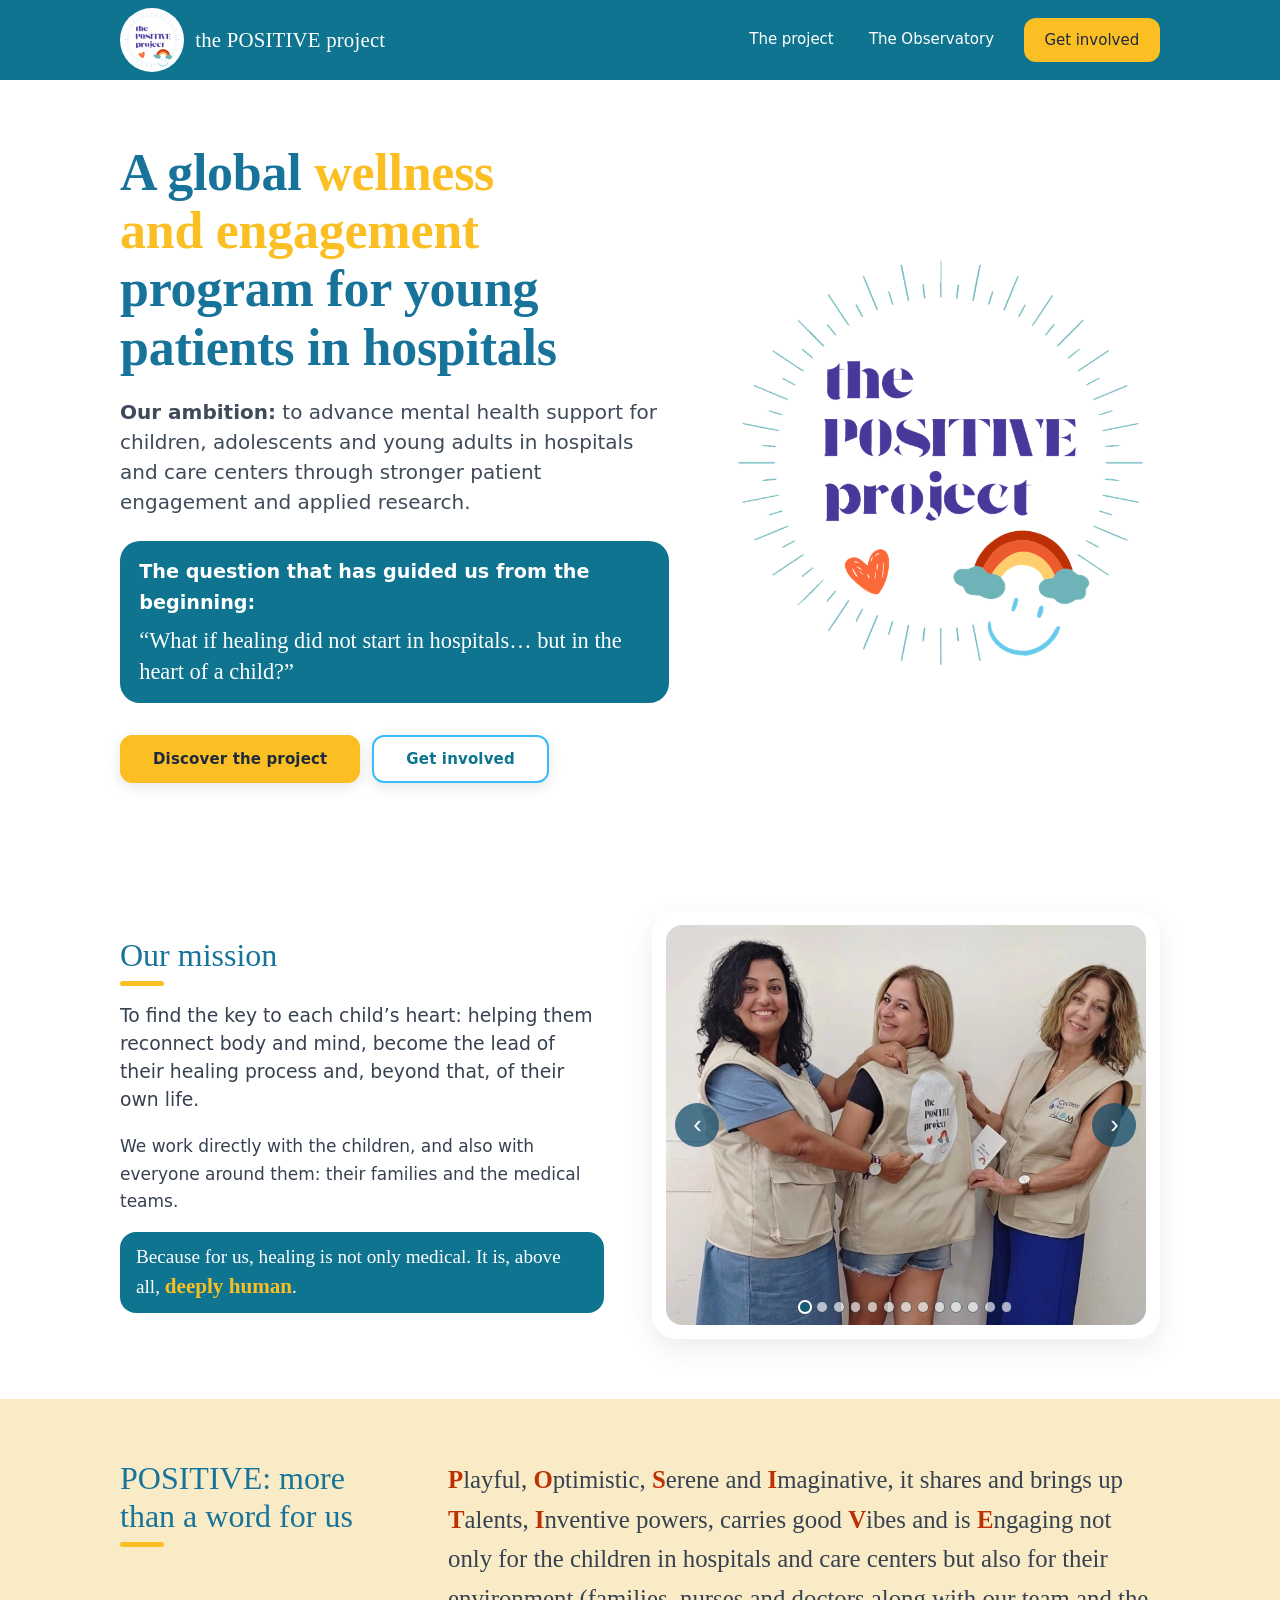
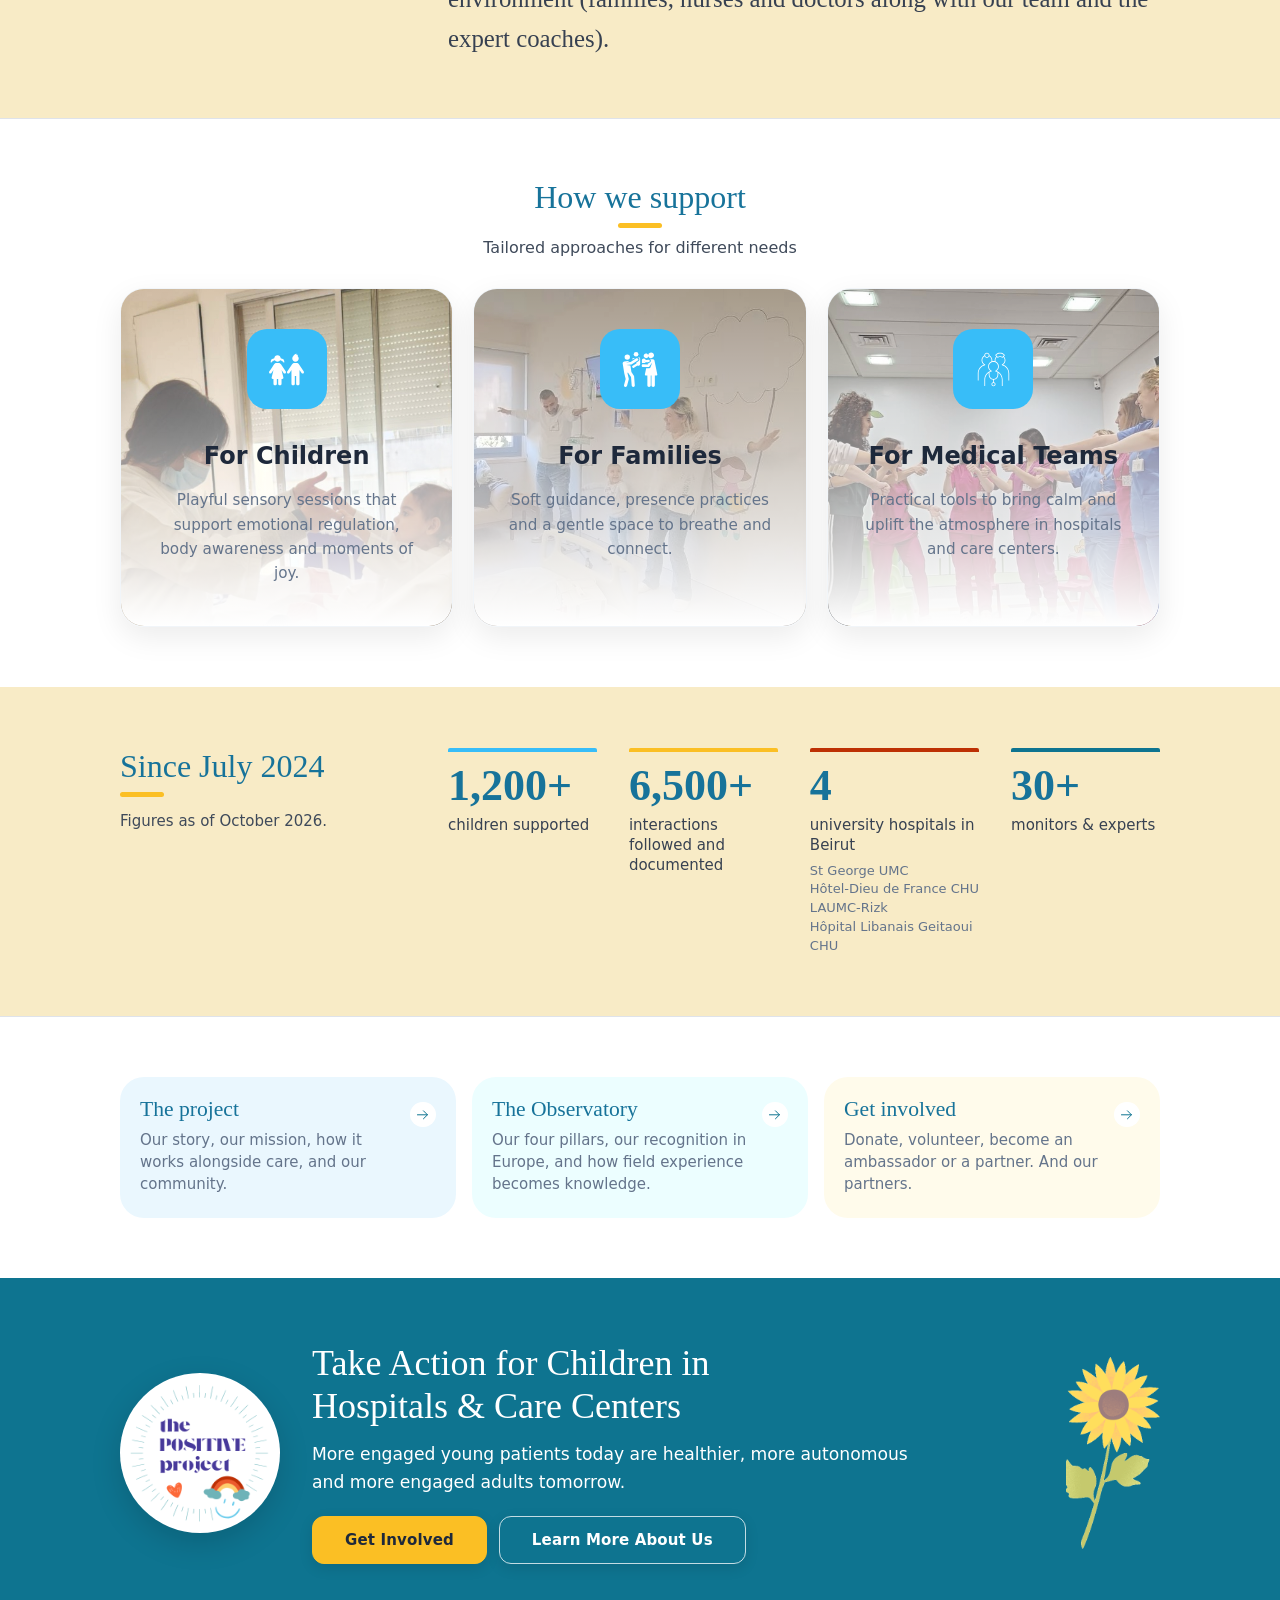
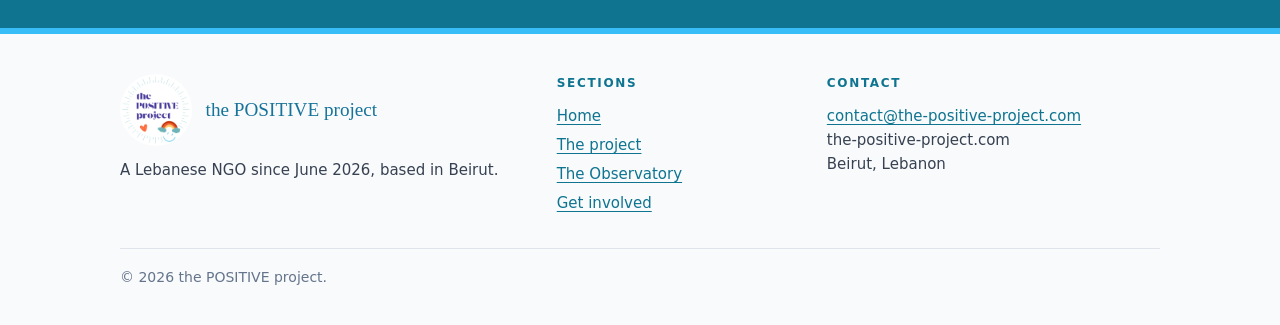
==== commit c457cc8c: "Numéro de téléphone retiré du pied de page ; gardé seulement sur la carte Whish, sans lien d'appel C" ====
--- a/index.html
+++ b/index.html
@@ -175,7 +175,7 @@
     </nav>
     <div>
       <h2>Contact</h2>
-      <p><a href="mailto:contact@the-positive-project.com">contact@the-positive-project.com</a><br><a href="tel:+96181551371">+961 81 551 371</a> <span class="muted">(phone &amp; Whish, for donations)</span><br>the-positive-project.com<br>Beirut, Lebanon</p>
+      <p><a href="mailto:contact@the-positive-project.com">contact@the-positive-project.com</a><br>the-positive-project.com<br>Beirut, Lebanon</p>
     </div>
     <p class="legal">© 2026 the POSITIVE project.</p>
   </div>
